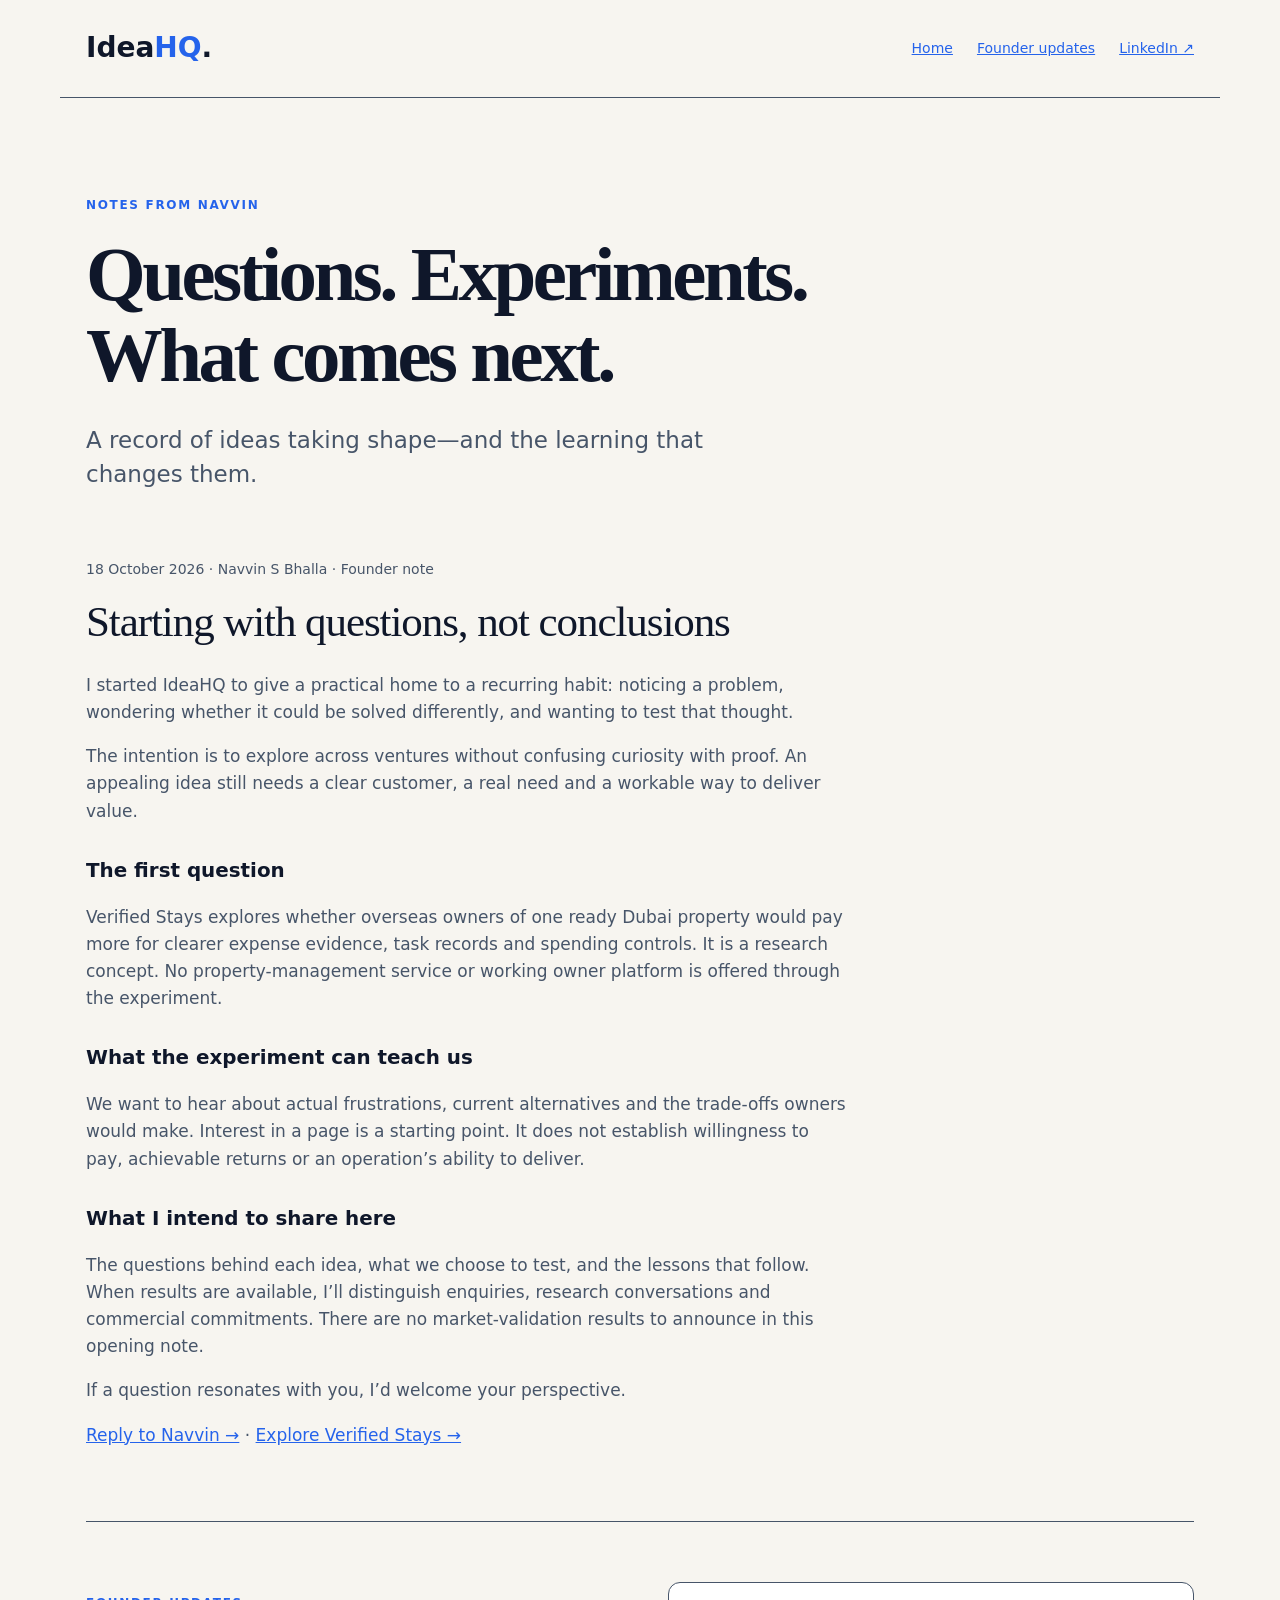
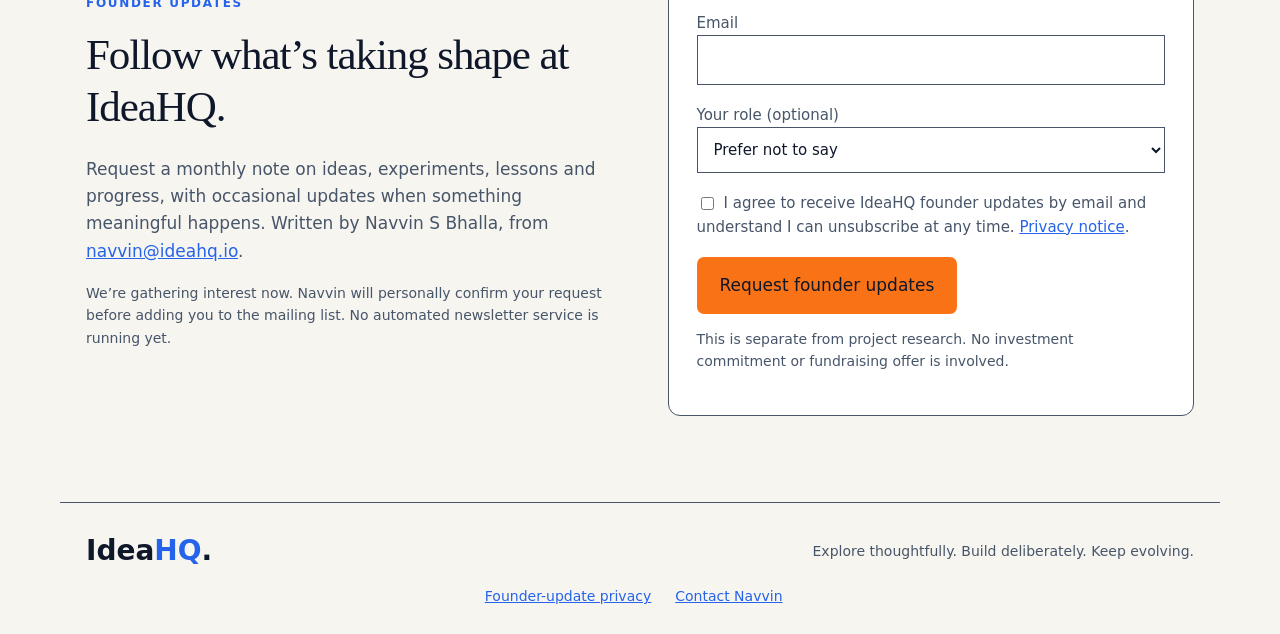
==== site/notes/index.html @ 3cb80211 "Add IdeaHQ Notes, opt-in founder updates and LinkedIn profile [skip netlify]" ====
<!doctype html><html lang="en"><head><meta charset="utf-8"><meta name="viewport" content="width=device-width, initial-scale=1"><meta name="robots" content="noindex,nofollow"><title>IdeaHQ Notes — Questions, experiments and progress</title><link rel="stylesheet" href="../styles.css"><link rel="stylesheet" href="../home.css"></head><body class="home"><header><a class="brand" href="/">Idea<span>HQ</span>.</a><nav aria-label="Main navigation"><a href="/">Home</a><a href="#subscribe">Founder updates</a><a href="https://www.linkedin.com/in/navvyn" rel="noopener noreferrer" target="_blank">LinkedIn ↗</a></nav></header><main><section class="notes-intro"><p class="eyebrow">Notes from Navvin</p><h1>Questions. Experiments.<br>What comes next.</h1><p class="hero-lead">A record of ideas taking shape—and the learning that changes them.</p></section><article class="founder-note" id="starting-with-questions"><p class="small">18 October 2026 · Navvin S Bhalla · Founder note</p><h2>Starting with questions, not conclusions</h2><p>I started IdeaHQ to give a practical home to a recurring habit: noticing a problem, wondering whether it could be solved differently, and wanting to test that thought.</p><p>The intention is to explore across ventures without confusing curiosity with proof. An appealing idea still needs a clear customer, a real need and a workable way to deliver value.</p><h3>The first question</h3><p>Verified Stays explores whether overseas owners of one ready Dubai property would pay more for clearer expense evidence, task records and spending controls. It is a research concept. No property-management service or working owner platform is offered through the experiment.</p><h3>What the experiment can teach us</h3><p>We want to hear about actual frustrations, current alternatives and the trade-offs owners would make. Interest in a page is a starting point. It does not establish willingness to pay, achievable returns or an operation’s ability to deliver.</p><h3>What I intend to share here</h3><p>The questions behind each idea, what we choose to test, and the lessons that follow. When results are available, I’ll distinguish enquiries, research conversations and commercial commitments. There are no market-validation results to announce in this opening note.</p><p>If a question resonates with you, I’d welcome your perspective.</p><p><a href="mailto:navvin@ideahq.io?subject=IdeaHQ%20Notes%20-%20Starting%20with%20questions">Reply to Navvin →</a> · <a href="/verified-stays/">Explore Verified Stays →</a></p></article><section class="notes-subscribe" id="subscribe"><div><p class="eyebrow">Founder updates</p><h2>Follow what’s taking shape at IdeaHQ.</h2><p>Request a monthly note on ideas, experiments, lessons and progress, with occasional updates when something meaningful happens. Written by Navvin S Bhalla, from <a href="mailto:navvin@ideahq.io">navvin@ideahq.io</a>.</p><p class="small">We’re gathering interest now. Navvin will personally confirm your request before adding you to the mailing list. No automated newsletter service is running yet.</p></div><form name="ideahq-founder-updates" method="POST" action="/updates-thanks" data-netlify="true" netlify-honeypot="bot-field"><input type="hidden" name="form-name" value="ideahq-founder-updates"><input type="hidden" name="subject" value="[IdeaHQ | Founder Updates] Subscription request"><input type="hidden" name="notice_version" value="founder-updates-2026-10-18-v1"><p hidden><label>Leave empty<input name="bot-field" tabindex="-1" autocomplete="off"></label></p><label for="subscriber-email">Email<input id="subscriber-email" type="email" name="email" autocomplete="email" maxlength="254" required></label><label for="subscriber-role">Your role (optional)<select id="subscriber-role" name="role"><option value="">Prefer not to say</option><option>Investor / venture capital</option><option>Family office</option><option>Accelerator / incubator</option><option>Founder / collaborator</option><option>Other interested reader</option></select></label><label class="check"><input type="checkbox" name="updates_consent" value="yes" required>I agree to receive IdeaHQ founder updates by email and understand I can unsubscribe at any time. <a href="/updates-privacy.html">Privacy notice</a>.</label><button type="submit">Request founder updates</button><p class="small">This is separate from project research. No investment commitment or fundraising offer is involved.</p></form></section></main><footer><a class="brand" href="/">Idea<span>HQ</span>.</a><p>Explore thoughtfully. Build deliberately. Keep evolving.</p><nav><a href="/updates-privacy.html">Founder-update privacy</a><a href="mailto:navvin@ideahq.io">Contact Navvin</a></nav></footer></body></html>
---- site/styles.css ----
*{box-sizing:border-box}html{scroll-behavior:smooth}body{margin:0;background:#F7F5F0;color:#0F172A;font:17px/1.6 system-ui,sans-serif}a{color:#2563EB}header,main,footer{max-width:1160px;margin:auto;padding:26px}header{display:flex;justify-content:space-between;align-items:center;border-bottom:1px solid #475569}.brand{color:#0F172A;font-weight:800;font-size:24px;text-decoration:none}.badge,.eyebrow{font-size:12px;letter-spacing:.14em;text-transform:uppercase}.badge{background:#F7F5F0;padding:8px 12px}.hero{display:grid;grid-template-columns:1.4fr 1fr;gap:65px;padding:65px 0}h1{font:clamp(40px,5.7vw,72px)/1.07 Georgia,serif;letter-spacing:-.035em;margin:20px 0}h2{font:36px/1.2 Georgia,serif}h3{margin-bottom:8px}p{max-width:720px}.intro{font-size:20px}.button,button{display:inline-block;border:0;background:#2563EB;color:white;padding:15px 23px;text-decoration:none;font:inherit;cursor:pointer}.button{margin:16px 0}.small{font-size:14px}.panel{background:#F7F5F0;padding:30px;align-self:center;border-top:5px solid #475569}.panel ul{padding-left:22px}.steps{display:grid;grid-template-columns:repeat(3,1fr);gap:32px;padding:20px 0 45px}.number{color:#475569;font-size:14px}.notice{border-left:3px solid #475569;padding:12px 20px;background:#F7F5F0}.formwrap{background:white;padding:35px;margin:25px 0}.grid{display:grid;grid-template-columns:1fr 1fr;gap:20px}label{display:block;font-size:15px}input,select{width:100%;padding:12px;border:1px solid #475569;font:inherit;background:white;color:#0F172A}input[type=checkbox]{width:auto;margin-right:10px}.check{margin:18px 0}.check input{vertical-align:middle}fieldset{border:0;padding:0;margin:0}legend{font-size:22px;margin-bottom:20px}footer{border-top:1px solid #475569;font-size:14px}nav a{margin-right:18px}#result{padding:15px 0;font-weight:bold}:focus-visible{outline:3px solid #2563EB;outline-offset:4px}@media(max-width:760px){.hero,.grid,.steps{grid-template-columns:1fr;gap:22px}.hero{padding:35px 0}header{gap:15px;flex-wrap:wrap}.formwrap{padding:22px}h1{font-size:46px}}
/* Orange is reserved exclusively for primary calls to action. Navy text preserves contrast. */
.button[href="#interest"],button[type="submit"]{background:#F97316;color:#0F172A}
p,.small,.eyebrow,label,footer{color:#475569}
h1,h2,h3,legend,strong{color:#0F172A}
/* Green is only available for explicitly labelled mockup ready states. */
.mockup .ready{color:#15803D}

.detail-field{grid-column:1/-1}.detail-field[hidden]{display:none}.detail-field textarea{display:block;width:100%;padding:12px;border:1px solid #475569;border-radius:4px;font:inherit;background:white;color:#0F172A;resize:vertical}.detail-field .small{margin:6px 0 10px}.contact-info{padding:35px 0;border-top:1px solid #475569}.contact-info h2{margin-top:0}
---- site/home.css ----
/* IdeaHQ home: same palette, orange exclusively for primary actions. */
.home{--ivory:#F7F5F0;--navy:#0F172A;--slate:#475569;--blue:#2563EB}.home header{gap:30px}.home .brand{font-size:28px}.home .brand span:not(.wordmark-dot){color:var(--blue)}.home nav{display:flex;flex-wrap:wrap;gap:24px}.home nav a{margin:0;font-size:14px}.home h1{font:700 clamp(48px,6vw,80px)/1.05 Georgia,serif;letter-spacing:-.045em;margin:20px 0 28px}.home h2{font:500 clamp(30px,3.7vw,43px)/1.2 Georgia,serif;letter-spacing:-.025em;margin:16px 0 24px}.home .eyebrow{color:var(--blue);font-weight:650}.home-hero{display:grid;grid-template-columns:1.4fr 1fr;gap:65px;align-items:center;padding:80px 0 76px}.hero-lead{font-size:23px;line-height:1.45}.hero-actions{display:flex;flex-wrap:wrap;align-items:center;gap:20px;margin-top:30px}.primary-cta{display:inline-block;background:#F97316;color:var(--navy);padding:15px 22px;border-radius:7px;text-decoration:none;font-weight:650;font-size:15px}.text-link{font-size:14px}.thinking-map{padding:28px 18px;text-align:center;border:1px solid var(--slate);border-radius:140px 140px 12px 12px}.map-label{font-size:10px;letter-spacing:.13em;color:var(--slate)}.orbit{position:relative;aspect-ratio:1;max-width:290px;margin:30px auto;border:1px solid var(--blue);border-radius:50%}.orbit-centre{position:absolute;inset:27%;display:grid;place-content:center;border:1px solid var(--slate);border-radius:50%;font:26px/1.1 Georgia,serif}.orbit-word{position:absolute;background:var(--ivory);padding:4px 9px;color:var(--blue);font-size:13px}.orbit-word.top{top:0;left:50%;transform:translate(-50%,-50%)}.orbit-word.bottom{bottom:0;left:50%;transform:translate(-50%,50%)}.orbit-word.left{left:0;top:50%;transform:translate(-50%,-50%)}.orbit-word.right{right:0;top:50%;transform:translate(50%,-50%)}.thinking-map p{font-size:14px}.founder-section{display:grid;grid-template-columns:1fr 1fr;gap:65px;padding:70px 0;border-top:1px solid var(--slate)}.founder-copy p:first-child{margin-top:0}.signature{font:italic 24px Georgia,serif;color:var(--navy);padding-top:20px}.signature span{display:block;font:13px/1.6 system-ui,sans-serif;color:var(--slate);margin-top:10px}.process-section,.exploring-section{padding:65px 0;border-top:1px solid var(--slate)}.section-head{display:flex;justify-content:space-between;align-items:end;gap:35px;margin-bottom:30px}.section-head>p{font-size:14px;max-width:340px}.process-grid{display:grid;grid-template-columns:repeat(4,minmax(0,1fr));gap:28px}.process-grid article{padding-top:24px;border-top:2px solid var(--blue)}.process-grid h3{font-size:18px}.process-grid p{font-size:15px}.step-number{font-size:13px;color:var(--slate)}.venture-feature{display:grid;grid-template-columns:1fr 1fr;border:1px solid var(--slate);border-radius:12px;overflow:hidden}.venture-summary,.venture-detail{padding:35px}.venture-summary{border-right:1px solid var(--slate)}.status-label{font-size:11px;text-transform:uppercase;letter-spacing:.08em;color:var(--blue)}.venture-summary h3{font:36px Georgia,serif;margin:20px 0}.venture-question{font-size:21px;line-height:1.5}.related-links{display:flex;flex-direction:column;gap:10px;font-size:14px}.contact-section{display:grid;grid-template-columns:1.4fr 1fr;gap:75px;padding:65px 0 80px;border-top:1px solid var(--slate)}.contact-details{align-self:center;border-left:2px solid var(--blue);padding-left:30px}.contact-details .small{margin-top:24px}.home footer{display:grid;grid-template-columns:1fr auto;gap:12px 30px;align-items:center}.home footer p{font-size:14px;margin:0}.home footer nav{justify-content:flex-end}.home footer .small{font-size:12px}
@media(max-width:900px){.process-grid{grid-template-columns:1fr 1fr}.home-hero{gap:35px}.orbit{max-width:220px}.thinking-map{padding:24px}.home header{flex-wrap:wrap}.home nav{gap:16px}}
@media(max-width:650px){.home-hero,.founder-section,.venture-feature,.contact-section{grid-template-columns:1fr;gap:28px}.home-hero{padding:40px 0}.home h1{font-size:52px}.thinking-map{max-width:340px;width:100%;justify-self:center}.founder-section,.process-section,.exploring-section,.contact-section{padding:42px 0}.section-head{display:block}.process-grid{gap:20px}.venture-summary{border-right:0;border-bottom:1px solid var(--slate)}.venture-summary,.venture-detail{padding:24px}.home footer{grid-template-columns:1fr}.home footer nav{justify-content:flex-start}.contact-details{padding-left:20px}.hero-lead{font-size:21px}}
@media(prefers-reduced-motion:reduce){html{scroll-behavior:auto}}

.notes-subscribe{display:grid;grid-template-columns:1fr 1fr;gap:55px;padding:60px 0;border-top:1px solid #475569}.notes-subscribe form{padding:28px;border:1px solid #475569;border-radius:12px;background:white}.notes-subscribe form>label{margin-bottom:18px}.notes-subscribe button{border-radius:7px}.note-preview{border-left:2px solid #2563EB;padding:12px 26px}.notes-intro{padding:60px 0 30px}.founder-note{max-width:760px;padding-bottom:55px}.founder-note h3{margin-top:30px}.founder-note p{max-width:760px}@media(max-width:650px){.notes-subscribe{grid-template-columns:1fr;gap:20px;padding:40px 0}}
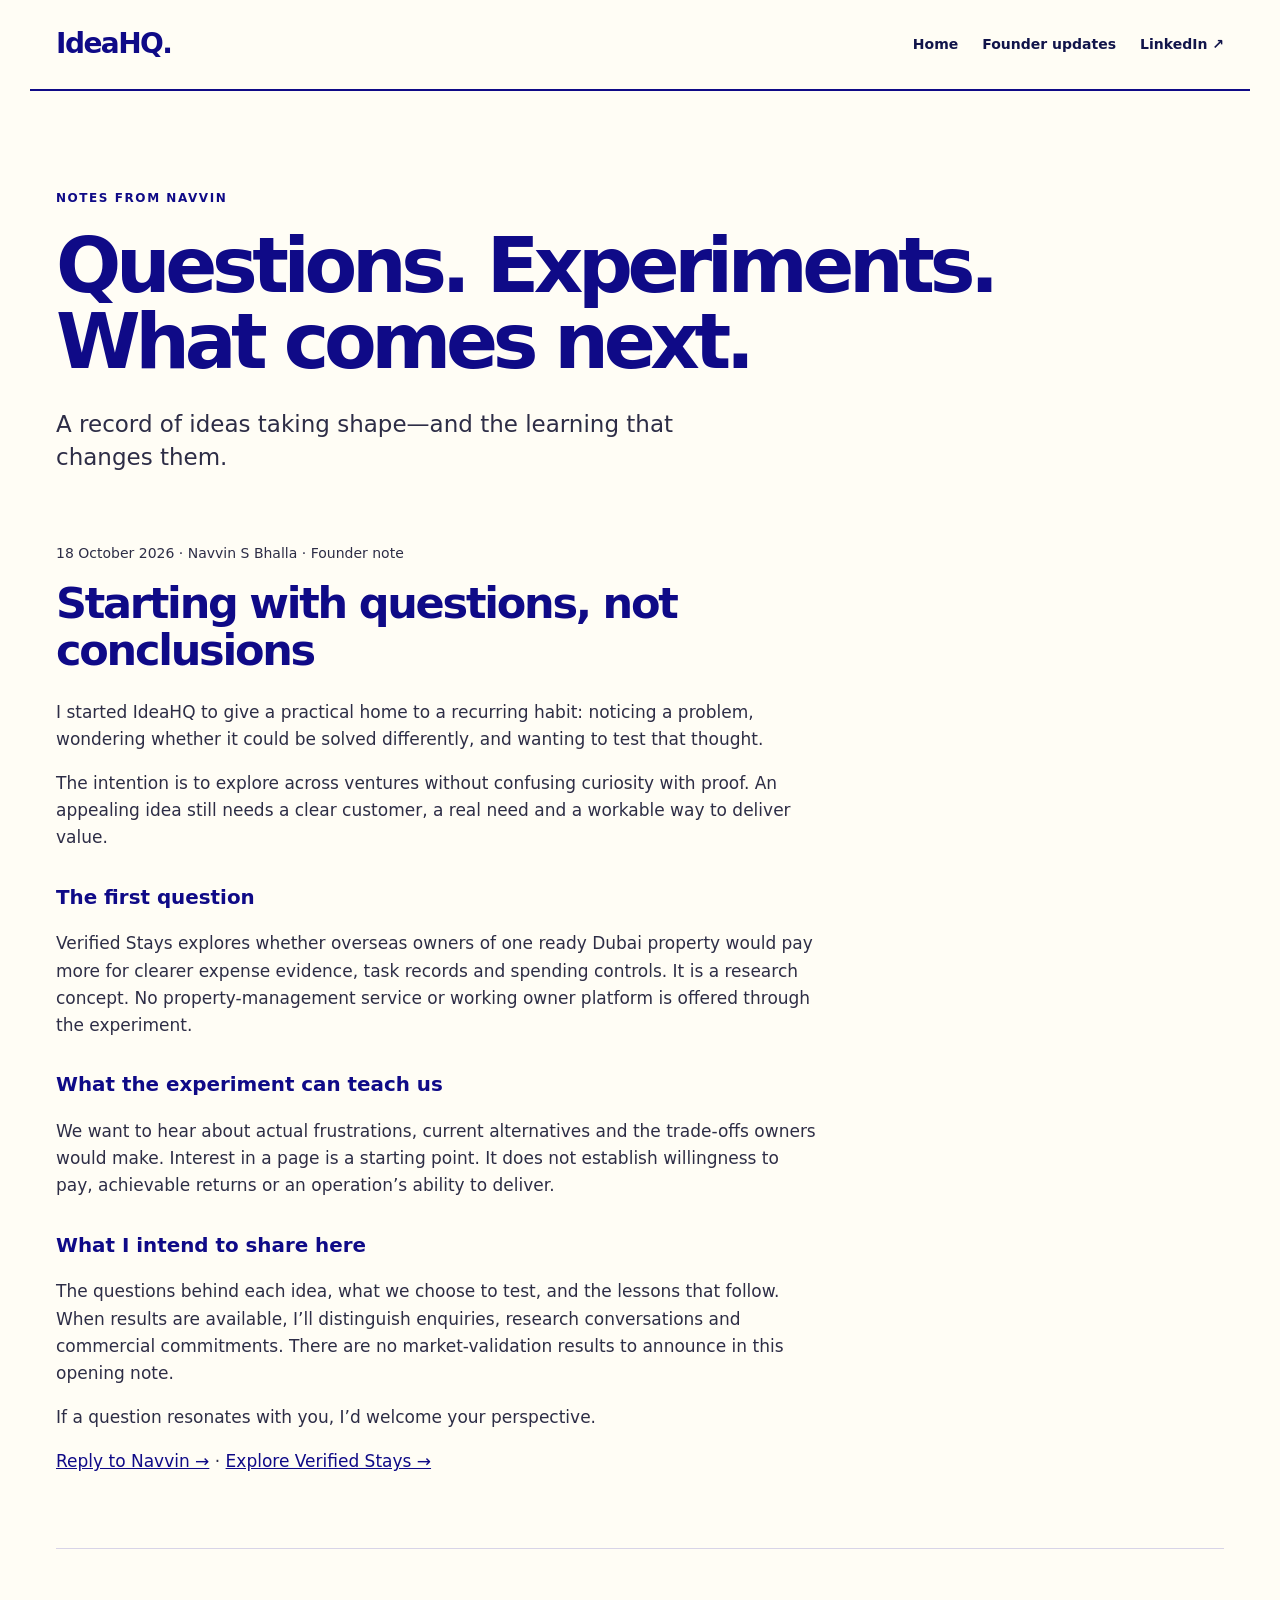
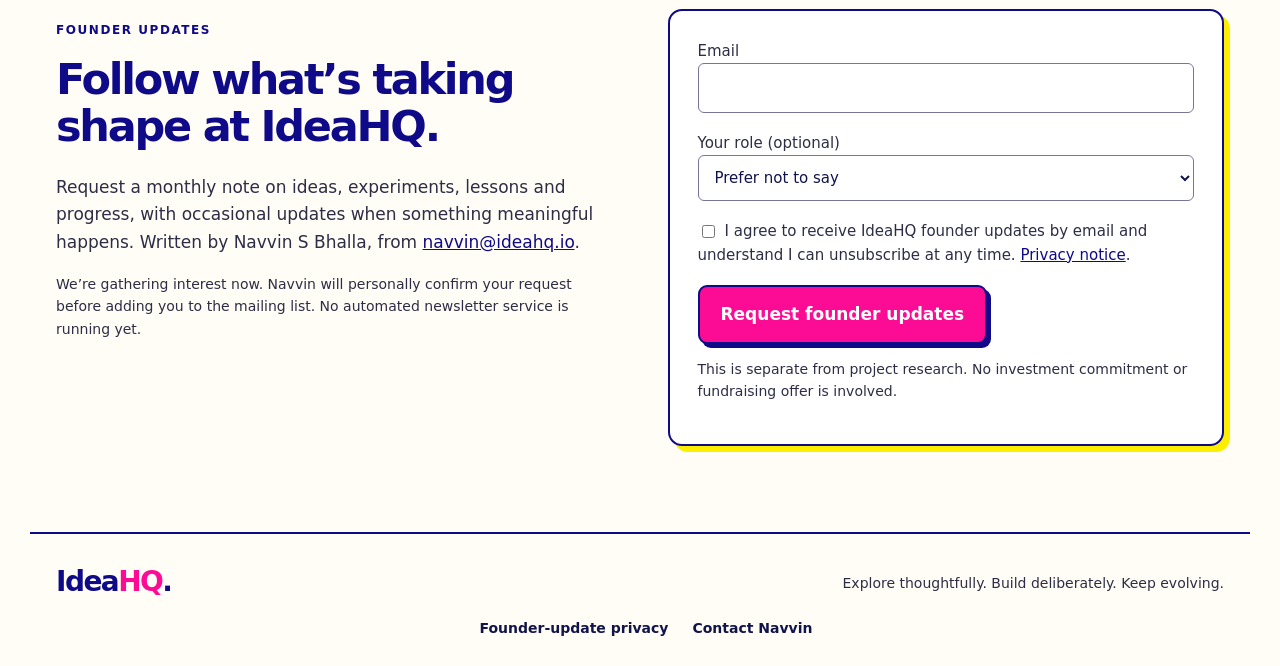
==== commit eb753ff7: "Enable scoped IdeaHQ design tokens on site/notes/index.html" ====
--- a/site/notes/index.html
+++ b/site/notes/index.html
@@ -1 +1,3 @@
-<!doctype html><html lang="en"><head><meta charset="utf-8"><meta name="viewport" content="width=device-width, initial-scale=1"><meta name="robots" content="noindex,nofollow"><title>IdeaHQ Notes — Questions, experiments and progress</title><link rel="stylesheet" href="../styles.css"><link rel="stylesheet" href="../home.css"></head><body class="home"><header><a class="brand" href="/">Idea<span>HQ</span>.</a><nav aria-label="Main navigation"><a href="/">Home</a><a href="#subscribe">Founder updates</a><a href="https://www.linkedin.com/in/navvyn" rel="noopener noreferrer" target="_blank">LinkedIn ↗</a></nav></header><main><section class="notes-intro"><p class="eyebrow">Notes from Navvin</p><h1>Questions. Experiments.<br>What comes next.</h1><p class="hero-lead">A record of ideas taking shape—and the learning that changes them.</p></section><article class="founder-note" id="starting-with-questions"><p class="small">18 October 2026 · Navvin S Bhalla · Founder note</p><h2>Starting with questions, not conclusions</h2><p>I started IdeaHQ to give a practical home to a recurring habit: noticing a problem, wondering whether it could be solved differently, and wanting to test that thought.</p><p>The intention is to explore across ventures without confusing curiosity with proof. An appealing idea still needs a clear customer, a real need and a workable way to deliver value.</p><h3>The first question</h3><p>Verified Stays explores whether overseas owners of one ready Dubai property would pay more for clearer expense evidence, task records and spending controls. It is a research concept. No property-management service or working owner platform is offered through the experiment.</p><h3>What the experiment can teach us</h3><p>We want to hear about actual frustrations, current alternatives and the trade-offs owners would make. Interest in a page is a starting point. It does not establish willingness to pay, achievable returns or an operation’s ability to deliver.</p><h3>What I intend to share here</h3><p>The questions behind each idea, what we choose to test, and the lessons that follow. When results are available, I’ll distinguish enquiries, research conversations and commercial commitments. There are no market-validation results to announce in this opening note.</p><p>If a question resonates with you, I’d welcome your perspective.</p><p><a href="mailto:navvin@ideahq.io?subject=IdeaHQ%20Notes%20-%20Starting%20with%20questions">Reply to Navvin →</a> · <a href="/verified-stays/">Explore Verified Stays →</a></p></article><section class="notes-subscribe" id="subscribe"><div><p class="eyebrow">Founder updates</p><h2>Follow what’s taking shape at IdeaHQ.</h2><p>Request a monthly note on ideas, experiments, lessons and progress, with occasional updates when something meaningful happens. Written by Navvin S Bhalla, from <a href="mailto:navvin@ideahq.io">navvin@ideahq.io</a>.</p><p class="small">We’re gathering interest now. Navvin will personally confirm your request before adding you to the mailing list. No automated newsletter service is running yet.</p></div><form name="ideahq-founder-updates" method="POST" action="/updates-thanks" data-netlify="true" netlify-honeypot="bot-field"><input type="hidden" name="form-name" value="ideahq-founder-updates"><input type="hidden" name="subject" value="[IdeaHQ | Founder Updates] Subscription request"><input type="hidden" name="notice_version" value="founder-updates-2026-10-18-v1"><p hidden><label>Leave empty<input name="bot-field" tabindex="-1" autocomplete="off"></label></p><label for="subscriber-email">Email<input id="subscriber-email" type="email" name="email" autocomplete="email" maxlength="254" required></label><label for="subscriber-role">Your role (optional)<select id="subscriber-role" name="role"><option value="">Prefer not to say</option><option>Investor / venture capital</option><option>Family office</option><option>Accelerator / incubator</option><option>Founder / collaborator</option><option>Other interested reader</option></select></label><label class="check"><input type="checkbox" name="updates_consent" value="yes" required>I agree to receive IdeaHQ founder updates by email and understand I can unsubscribe at any time. <a href="/updates-privacy.html">Privacy notice</a>.</label><button type="submit">Request founder updates</button><p class="small">This is separate from project research. No investment commitment or fundraising offer is involved.</p></form></section></main><footer><a class="brand" href="/">Idea<span>HQ</span>.</a><p>Explore thoughtfully. Build deliberately. Keep evolving.</p><nav><a href="/updates-privacy.html">Founder-update privacy</a><a href="mailto:navvin@ideahq.io">Contact Navvin</a></nav></footer></body></html>+<!doctype html><html lang="en"><head><meta charset="utf-8"><meta name="viewport" content="width=device-width, initial-scale=1"><meta name="robots" content="noindex,nofollow"><title>IdeaHQ Notes — Questions, experiments and what comes next</title><link rel="stylesheet" href="../styles.css"><link rel="stylesheet" href="../home.css"><link rel="stylesheet" href="../idea-brand.css"><meta name="description" content="Follow Navvin S Bhalla’s founder notes on new ideas, practical experiments, lessons and progress. Read the opening note and request founder updates."><link rel="canonical" href="https://ideahq.io/notes/">
+<meta property="og:type" content="website"><meta property="og:site_name" content="IdeaHQ"><meta property="og:locale" content="en_US"><meta property="og:url" content="https://ideahq.io/notes/"><meta property="og:title" content="IdeaHQ Notes — Questions, experiments and what comes next"><meta property="og:description" content="Follow Navvin S Bhalla’s founder notes on new ideas, practical experiments, lessons and progress. Read the opening note and request founder updates."><meta property="og:image" content="https://ideahq.io/assets/ideahq-notes-share-v1.png"><meta property="og:image:secure_url" content="https://ideahq.io/assets/ideahq-notes-share-v1.png"><meta property="og:image:type" content="image/png"><meta property="og:image:width" content="1200"><meta property="og:image:height" content="630"><meta property="og:image:alt" content="IdeaHQ Notes. Questions. Experiments. What comes next. Notes from Navvin S Bhalla.">
+<meta name="twitter:card" content="summary_large_image"><meta name="twitter:title" content="IdeaHQ Notes — Questions, experiments and what comes next"><meta name="twitter:description" content="Follow Navvin S Bhalla’s founder notes on new ideas, practical experiments, lessons and progress. Read the opening note and request founder updates."><meta name="twitter:image" content="https://ideahq.io/assets/ideahq-notes-share-v1.png"><meta name="twitter:image:alt" content="IdeaHQ Notes. Questions. Experiments. What comes next. Notes from Navvin S Bhalla."></head><body class="home"><header><a class="brand" href="/">Idea<span>HQ</span>.</a><nav aria-label="Main navigation"><a href="/">Home</a><a href="#subscribe">Founder updates</a><a href="https://www.linkedin.com/in/navvyn" rel="noopener noreferrer" target="_blank">LinkedIn ↗</a></nav></header><main><section class="notes-intro"><p class="eyebrow">Notes from Navvin</p><h1>Questions. Experiments.<br>What comes next.</h1><p class="hero-lead">A record of ideas taking shape—and the learning that changes them.</p></section><article class="founder-note" id="starting-with-questions"><p class="small">18 October 2026 · Navvin S Bhalla · Founder note</p><h2>Starting with questions, not conclusions</h2><p>I started IdeaHQ to give a practical home to a recurring habit: noticing a problem, wondering whether it could be solved differently, and wanting to test that thought.</p><p>The intention is to explore across ventures without confusing curiosity with proof. An appealing idea still needs a clear customer, a real need and a workable way to deliver value.</p><h3>The first question</h3><p>Verified Stays explores whether overseas owners of one ready Dubai property would pay more for clearer expense evidence, task records and spending controls. It is a research concept. No property-management service or working owner platform is offered through the experiment.</p><h3>What the experiment can teach us</h3><p>We want to hear about actual frustrations, current alternatives and the trade-offs owners would make. Interest in a page is a starting point. It does not establish willingness to pay, achievable returns or an operation’s ability to deliver.</p><h3>What I intend to share here</h3><p>The questions behind each idea, what we choose to test, and the lessons that follow. When results are available, I’ll distinguish enquiries, research conversations and commercial commitments. There are no market-validation results to announce in this opening note.</p><p>If a question resonates with you, I’d welcome your perspective.</p><p><a href="mailto:navvin@ideahq.io?subject=IdeaHQ%20Notes%20-%20Starting%20with%20questions">Reply to Navvin →</a> · <a href="/verified-stays/">Explore Verified Stays →</a></p></article><section class="notes-subscribe" id="subscribe"><div><p class="eyebrow">Founder updates</p><h2>Follow what’s taking shape at IdeaHQ.</h2><p>Request a monthly note on ideas, experiments, lessons and progress, with occasional updates when something meaningful happens. Written by Navvin S Bhalla, from <a href="mailto:navvin@ideahq.io">navvin@ideahq.io</a>.</p><p class="small">We’re gathering interest now. Navvin will personally confirm your request before adding you to the mailing list. No automated newsletter service is running yet.</p></div><form name="ideahq-founder-updates" method="POST" action="/updates-thanks" data-netlify="true" netlify-honeypot="bot-field"><input type="hidden" name="form-name" value="ideahq-founder-updates"><input type="hidden" name="subject" value="[IdeaHQ | Founder Updates] Subscription request"><input type="hidden" name="notice_version" value="founder-updates-2026-10-18-v1"><p hidden><label>Leave empty<input name="bot-field" tabindex="-1" autocomplete="off"></label></p><label for="subscriber-email">Email<input id="subscriber-email" type="email" name="email" autocomplete="email" maxlength="254" required></label><label for="subscriber-role">Your role (optional)<select id="subscriber-role" name="role"><option value="">Prefer not to say</option><option>Investor / venture capital</option><option>Family office</option><option>Accelerator / incubator</option><option>Founder / collaborator</option><option>Other interested reader</option></select></label><label class="check"><input type="checkbox" name="updates_consent" value="yes" required>I agree to receive IdeaHQ founder updates by email and understand I can unsubscribe at any time. <a href="/updates-privacy.html">Privacy notice</a>.</label><button type="submit">Request founder updates</button><p class="small">This is separate from project research. No investment commitment or fundraising offer is involved.</p></form></section></main><footer><a class="brand" href="/">Idea<span>HQ</span>.</a><p>Explore thoughtfully. Build deliberately. Keep evolving.</p><nav><a href="/updates-privacy.html">Founder-update privacy</a><a href="mailto:navvin@ideahq.io">Contact Navvin</a></nav></footer></body></html>
--- a/site/idea-brand.css
+++ b/site/idea-brand.css
@@ -0,0 +1,121 @@
+/* IdeaHQ V2 brand presentation: homepage and founder notes only.
+   The VS-001 research routes and forms deliberately keep their original styles. */
+:root {
+  --idea-yellow: #FDEE00;
+  --idea-cobalt: #0F0A87;
+  --idea-pink: #FC0C94;
+  --idea-ivory: #FFFDF5;
+  --idea-ink: #11144A;
+  --idea-body: #2D2D46;
+  --idea-muted: #545675;
+  --idea-hairline: #D8D4E7;
+  --idea-focus: #0F0A87;
+}
+html { scroll-padding-top: 20px; }
+body.home {
+  background: var(--idea-ivory);
+  color: var(--idea-body);
+  font-family: Inter, ui-sans-serif, system-ui, -apple-system, "Segoe UI", sans-serif;
+  font-size: 17px;
+}
+.home header,.home main,.home footer { max-width: 1220px; }
+.home header {
+  background: var(--idea-ivory);
+  border-bottom: 2px solid var(--idea-cobalt);
+  padding-top: 22px; padding-bottom: 22px;
+}
+.home .brand, .home .brand span:not(.wordmark-dot) { color: var(--idea-cobalt); font-weight: 850; letter-spacing: -.055em; }
+.home .brand .wordmark-dot, .home footer .brand > span:last-child { color: var(--idea-pink); }
+.home nav a { color: var(--idea-ink); text-decoration: none; font-weight: 600; }
+.home nav a:hover, .home nav a:focus-visible { color: #AC0065; }
+.home h1,.home h2,.home h3,.home legend { color: var(--idea-cobalt); }
+.home h1,.home h2 { font-family: ui-sans-serif, Inter, system-ui, sans-serif; font-weight: 850; }
+.home h1 { letter-spacing: -.07em; line-height: .99; }
+.home h2 { letter-spacing: -.052em; line-height: 1.1; }
+.home p,.home .small,.home label { color: var(--idea-body); }
+.home .eyebrow,.home .section-label { color: var(--idea-cobalt); letter-spacing: .13em; font-weight: 800; }
+.home a { color: var(--idea-cobalt); }
+.home a:hover { color: #AE0064; }
+.home .home-hero {
+  position: relative; isolation: isolate;
+  background: var(--idea-yellow);
+  border: 2px solid var(--idea-cobalt);
+  border-radius: 20px;
+  padding: clamp(26px,5vw,68px);
+  margin: 28px 0 48px;
+  gap: clamp(28px,4vw,56px);
+  overflow: hidden;
+}
+.home .home-hero::after {
+  content:""; position:absolute; z-index:-1; width:220px;height:220px;
+  border: 36px solid var(--idea-pink); border-radius:50%; right:-128px;top:-128px;
+}
+.home .home-hero .eyebrow { margin-top: 0; }
+.home .home-hero h1 { max-width: 700px; font-size: clamp(46px, 6.5vw, 90px); }
+.home .home-hero .hero-lead { color: var(--idea-ink); font-weight: 650; }
+.home .home-hero p { color: var(--idea-ink); }
+.home .primary-cta, .home .notes-subscribe button {
+  display:inline-flex; align-items:center; justify-content:center;
+  border:2px solid var(--idea-cobalt); border-radius: 9px;
+  background: var(--idea-pink); color: white;
+  font-weight: 800; text-decoration: none;
+  padding: 14px 21px;
+  box-shadow: 4px 4px 0 var(--idea-cobalt);
+  transition: transform .16s ease, box-shadow .16s ease, background .16s ease;
+}
+.home .primary-cta:hover, .home .notes-subscribe button:hover {
+  background:#CF0075; color:white; transform:translate(2px,2px);
+  box-shadow: 2px 2px 0 var(--idea-cobalt);
+}
+.home .text-link { color:var(--idea-cobalt); font-weight:800; }
+.home .thinking-map {
+  background: var(--idea-cobalt); color:white;
+  border: 2px solid var(--idea-cobalt); border-radius: 18px;
+  box-shadow: 9px 9px 0 var(--idea-pink);
+}
+.home .thinking-map p,.home .thinking-map .map-label { color:#F9F7FF; }
+.home .orbit { border-color: #BEB7FF; }
+.home .orbit-centre { background:var(--idea-yellow); border:0; color:var(--idea-cobalt); font-weight:800; }
+.home .orbit-word { background:var(--idea-cobalt); color:#FFF; font-weight:700; }
+.home .founder-section,.home .process-section,.home .exploring-section,.home .contact-section,.home .notes-subscribe {
+  border-top: 1px solid var(--idea-hairline);
+}
+.home .signature { color:var(--idea-cobalt); }
+.home .signature span { color:var(--idea-muted); }
+.home .process-grid article { border-top: 5px solid var(--idea-pink); }
+.home .step-number,.home .status-label { color:var(--idea-cobalt); font-weight:800; }
+.home .venture-feature {
+  background:white; border: 2px solid var(--idea-cobalt); border-radius:15px;
+  box-shadow: 8px 8px 0 var(--idea-yellow);
+}
+.home .venture-summary { background:#F5F3FF; border-color: var(--idea-hairline); }
+.home .venture-detail { background:white; }
+.home .venture-summary h3 { color:var(--idea-cobalt); font-family:ui-sans-serif,system-ui,sans-serif; font-weight:850; }
+.home .note-preview { border-color:var(--idea-pink); background:white; padding:22px 26px; }
+.home .notes-subscribe form {
+  border: 2px solid var(--idea-cobalt); border-radius:14px;
+  background:white; box-shadow:6px 6px 0 var(--idea-yellow);
+}
+.home input,.home select,.home textarea {
+  border: 1px solid #77769A; border-radius:6px;
+  background:white; color:var(--idea-ink);
+}
+.home .check { color:var(--idea-body); }
+.home .contact-details { border-color:var(--idea-pink); }
+.home footer { border-top:2px solid var(--idea-cobalt); }
+.home :focus-visible { outline:3px solid var(--idea-pink); outline-offset:4px; }
+@media(max-width:900px) {
+  .home .home-hero { grid-template-columns:1fr; }
+  .home .thinking-map { width:min(100%,390px); justify-self:center; }
+}
+@media(max-width:650px) {
+  .home .home-hero { border-radius:14px; margin:18px 0 26px; padding:26px 18px 34px; }
+  .home .home-hero h1 { font-size:clamp(40px,10vw,59px); }
+  .home .home-hero::after { width:120px;height:120px;right:-95px;top:-95px; }
+  .home .thinking-map { box-shadow:5px 5px 0 var(--idea-pink); }
+  .home .venture-feature { box-shadow:5px 5px 0 var(--idea-yellow); }
+  .home .notes-subscribe form { padding:22px; }
+}
+@media(prefers-reduced-motion:reduce) {
+  .home *, .home *::before, .home *::after { transition-duration:0.01ms !important; }
+}
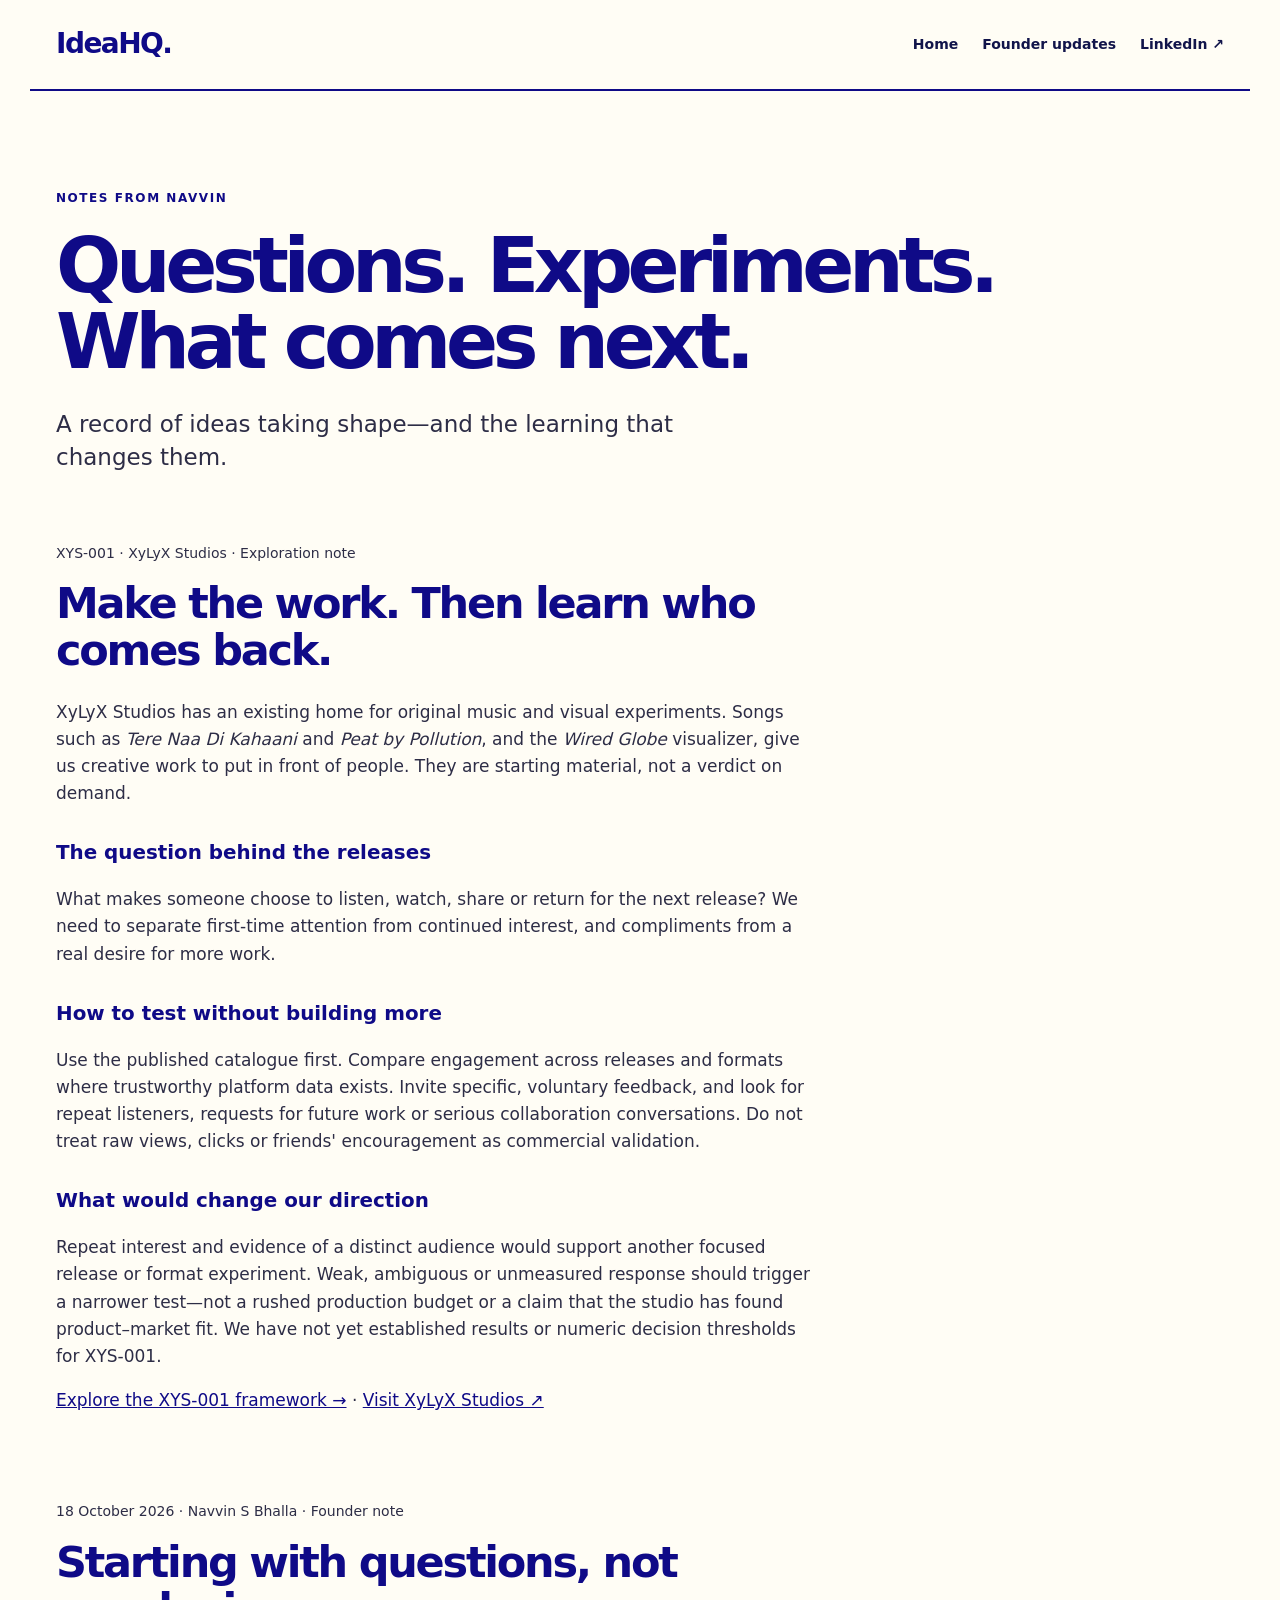
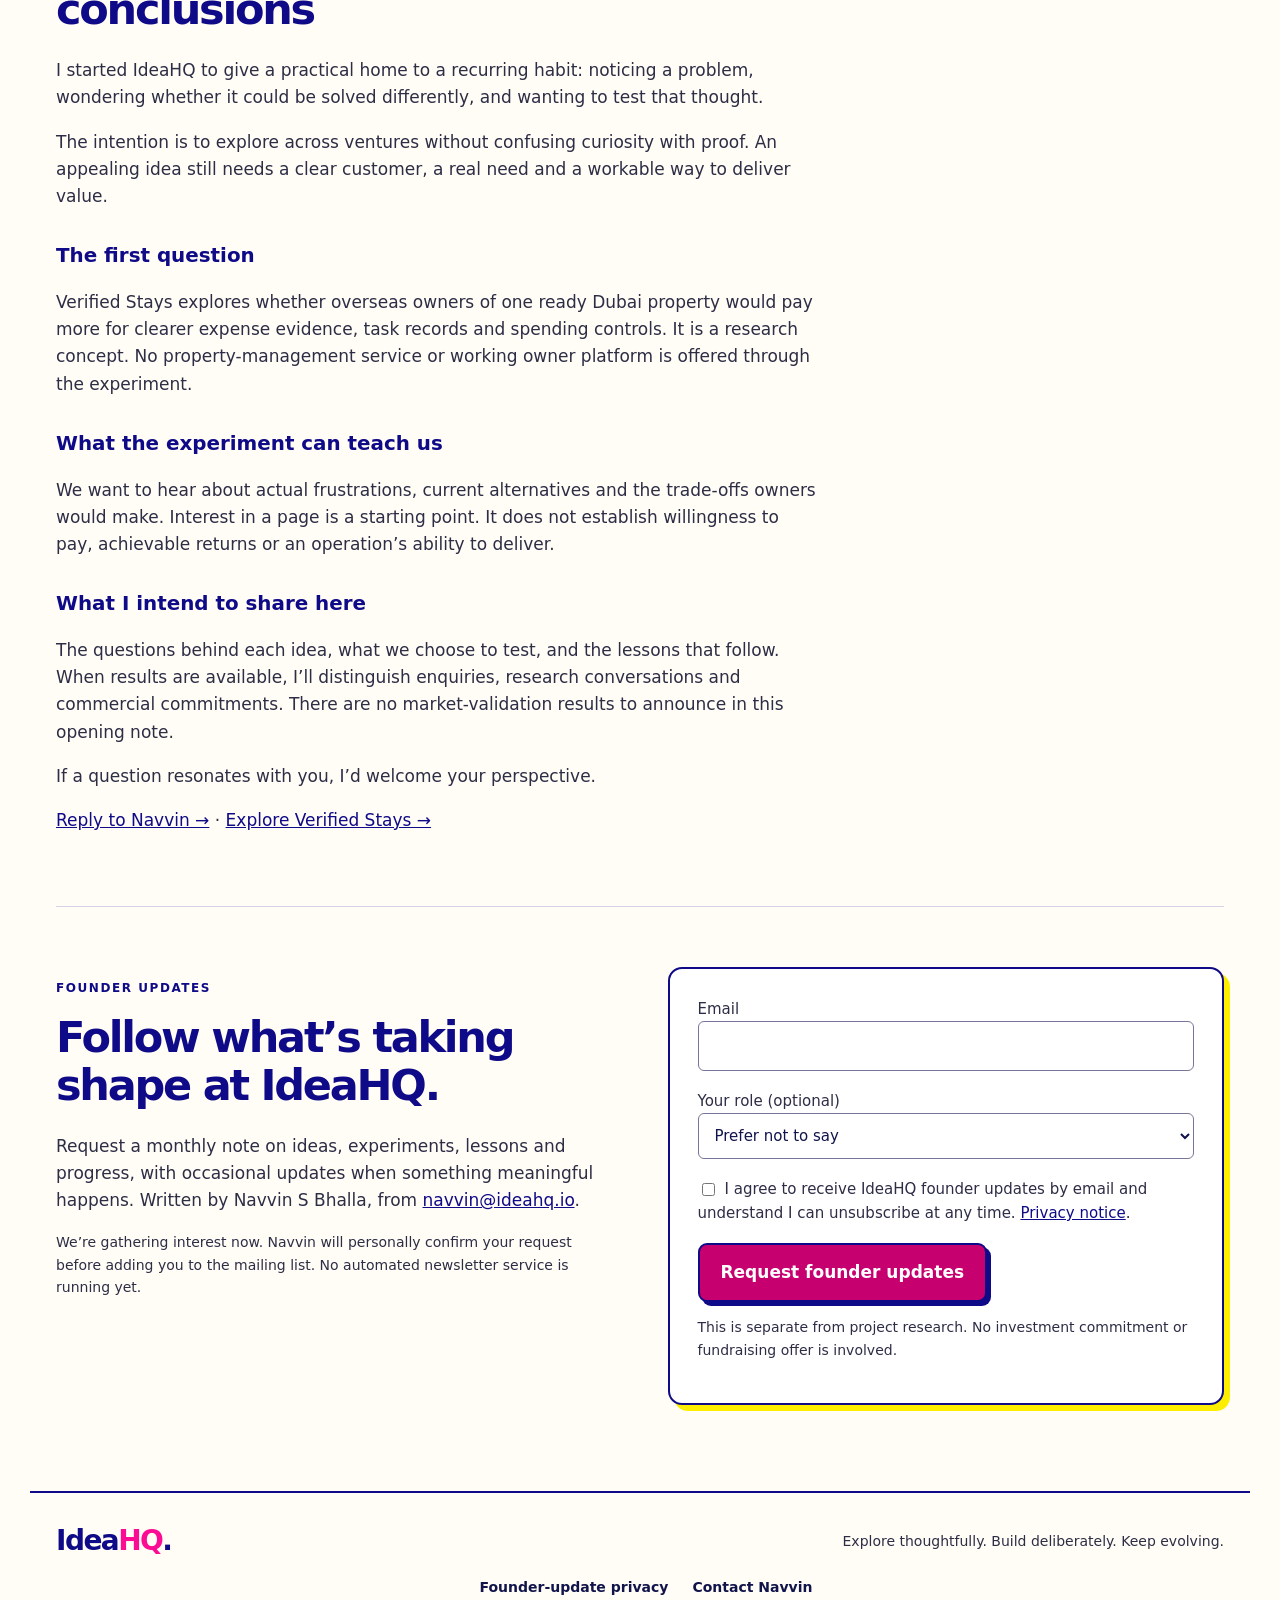
==== commit 1e493cf6: "Add dedicated XYS-001 founder thinking note without altering subscription form" ====
--- a/site/notes/index.html
+++ b/site/notes/index.html
@@ -1,3 +1,3 @@
 <!doctype html><html lang="en"><head><meta charset="utf-8"><meta name="viewport" content="width=device-width, initial-scale=1"><meta name="robots" content="noindex,nofollow"><title>IdeaHQ Notes — Questions, experiments and what comes next</title><link rel="stylesheet" href="../styles.css"><link rel="stylesheet" href="../home.css"><link rel="stylesheet" href="../idea-brand.css"><meta name="description" content="Follow Navvin S Bhalla’s founder notes on new ideas, practical experiments, lessons and progress. Read the opening note and request founder updates."><link rel="canonical" href="https://ideahq.io/notes/">
 <meta property="og:type" content="website"><meta property="og:site_name" content="IdeaHQ"><meta property="og:locale" content="en_US"><meta property="og:url" content="https://ideahq.io/notes/"><meta property="og:title" content="IdeaHQ Notes — Questions, experiments and what comes next"><meta property="og:description" content="Follow Navvin S Bhalla’s founder notes on new ideas, practical experiments, lessons and progress. Read the opening note and request founder updates."><meta property="og:image" content="https://ideahq.io/assets/ideahq-notes-share-v1.png"><meta property="og:image:secure_url" content="https://ideahq.io/assets/ideahq-notes-share-v1.png"><meta property="og:image:type" content="image/png"><meta property="og:image:width" content="1200"><meta property="og:image:height" content="630"><meta property="og:image:alt" content="IdeaHQ Notes. Questions. Experiments. What comes next. Notes from Navvin S Bhalla.">
-<meta name="twitter:card" content="summary_large_image"><meta name="twitter:title" content="IdeaHQ Notes — Questions, experiments and what comes next"><meta name="twitter:description" content="Follow Navvin S Bhalla’s founder notes on new ideas, practical experiments, lessons and progress. Read the opening note and request founder updates."><meta name="twitter:image" content="https://ideahq.io/assets/ideahq-notes-share-v1.png"><meta name="twitter:image:alt" content="IdeaHQ Notes. Questions. Experiments. What comes next. Notes from Navvin S Bhalla."></head><body class="home"><header><a class="brand" href="/">Idea<span>HQ</span>.</a><nav aria-label="Main navigation"><a href="/">Home</a><a href="#subscribe">Founder updates</a><a href="https://www.linkedin.com/in/navvyn" rel="noopener noreferrer" target="_blank">LinkedIn ↗</a></nav></header><main><section class="notes-intro"><p class="eyebrow">Notes from Navvin</p><h1>Questions. Experiments.<br>What comes next.</h1><p class="hero-lead">A record of ideas taking shape—and the learning that changes them.</p></section><article class="founder-note" id="starting-with-questions"><p class="small">18 October 2026 · Navvin S Bhalla · Founder note</p><h2>Starting with questions, not conclusions</h2><p>I started IdeaHQ to give a practical home to a recurring habit: noticing a problem, wondering whether it could be solved differently, and wanting to test that thought.</p><p>The intention is to explore across ventures without confusing curiosity with proof. An appealing idea still needs a clear customer, a real need and a workable way to deliver value.</p><h3>The first question</h3><p>Verified Stays explores whether overseas owners of one ready Dubai property would pay more for clearer expense evidence, task records and spending controls. It is a research concept. No property-management service or working owner platform is offered through the experiment.</p><h3>What the experiment can teach us</h3><p>We want to hear about actual frustrations, current alternatives and the trade-offs owners would make. Interest in a page is a starting point. It does not establish willingness to pay, achievable returns or an operation’s ability to deliver.</p><h3>What I intend to share here</h3><p>The questions behind each idea, what we choose to test, and the lessons that follow. When results are available, I’ll distinguish enquiries, research conversations and commercial commitments. There are no market-validation results to announce in this opening note.</p><p>If a question resonates with you, I’d welcome your perspective.</p><p><a href="mailto:navvin@ideahq.io?subject=IdeaHQ%20Notes%20-%20Starting%20with%20questions">Reply to Navvin →</a> · <a href="/verified-stays/">Explore Verified Stays →</a></p></article><section class="notes-subscribe" id="subscribe"><div><p class="eyebrow">Founder updates</p><h2>Follow what’s taking shape at IdeaHQ.</h2><p>Request a monthly note on ideas, experiments, lessons and progress, with occasional updates when something meaningful happens. Written by Navvin S Bhalla, from <a href="mailto:navvin@ideahq.io">navvin@ideahq.io</a>.</p><p class="small">We’re gathering interest now. Navvin will personally confirm your request before adding you to the mailing list. No automated newsletter service is running yet.</p></div><form name="ideahq-founder-updates" method="POST" action="/updates-thanks" data-netlify="true" netlify-honeypot="bot-field"><input type="hidden" name="form-name" value="ideahq-founder-updates"><input type="hidden" name="subject" value="[IdeaHQ | Founder Updates] Subscription request"><input type="hidden" name="notice_version" value="founder-updates-2026-10-18-v1"><p hidden><label>Leave empty<input name="bot-field" tabindex="-1" autocomplete="off"></label></p><label for="subscriber-email">Email<input id="subscriber-email" type="email" name="email" autocomplete="email" maxlength="254" required></label><label for="subscriber-role">Your role (optional)<select id="subscriber-role" name="role"><option value="">Prefer not to say</option><option>Investor / venture capital</option><option>Family office</option><option>Accelerator / incubator</option><option>Founder / collaborator</option><option>Other interested reader</option></select></label><label class="check"><input type="checkbox" name="updates_consent" value="yes" required>I agree to receive IdeaHQ founder updates by email and understand I can unsubscribe at any time. <a href="/updates-privacy.html">Privacy notice</a>.</label><button type="submit">Request founder updates</button><p class="small">This is separate from project research. No investment commitment or fundraising offer is involved.</p></form></section></main><footer><a class="brand" href="/">Idea<span>HQ</span>.</a><p>Explore thoughtfully. Build deliberately. Keep evolving.</p><nav><a href="/updates-privacy.html">Founder-update privacy</a><a href="mailto:navvin@ideahq.io">Contact Navvin</a></nav></footer></body></html>+<meta name="twitter:card" content="summary_large_image"><meta name="twitter:title" content="IdeaHQ Notes — Questions, experiments and what comes next"><meta name="twitter:description" content="Follow Navvin S Bhalla’s founder notes on new ideas, practical experiments, lessons and progress. Read the opening note and request founder updates."><meta name="twitter:image" content="https://ideahq.io/assets/ideahq-notes-share-v1.png"><meta name="twitter:image:alt" content="IdeaHQ Notes. Questions. Experiments. What comes next. Notes from Navvin S Bhalla."></head><body class="home"><header><a class="brand" href="/">Idea<span>HQ</span>.</a><nav aria-label="Main navigation"><a href="/">Home</a><a href="#subscribe">Founder updates</a><a href="https://www.linkedin.com/in/navvyn" rel="noopener noreferrer" target="_blank">LinkedIn ↗</a></nav></header><main><section class="notes-intro"><p class="eyebrow">Notes from Navvin</p><h1>Questions. Experiments.<br>What comes next.</h1><p class="hero-lead">A record of ideas taking shape—and the learning that changes them.</p></section><article class="founder-note" id="xylyx-studios-exploration"><p class="small">XYS-001 · XyLyX Studios · Exploration note</p><h2>Make the work. Then learn who comes back.</h2><p>XyLyX Studios has an existing home for original music and visual experiments. Songs such as <em>Tere Naa Di Kahaani</em> and <em>Peat by Pollution</em>, and the <em>Wired Globe</em> visualizer, give us creative work to put in front of people. They are starting material, not a verdict on demand.</p><h3>The question behind the releases</h3><p>What makes someone choose to listen, watch, share or return for the next release? We need to separate first-time attention from continued interest, and compliments from a real desire for more work.</p><h3>How to test without building more</h3><p>Use the published catalogue first. Compare engagement across releases and formats where trustworthy platform data exists. Invite specific, voluntary feedback, and look for repeat listeners, requests for future work or serious collaboration conversations. Do not treat raw views, clicks or friends' encouragement as commercial validation.</p><h3>What would change our direction</h3><p>Repeat interest and evidence of a distinct audience would support another focused release or format experiment. Weak, ambiguous or unmeasured response should trigger a narrower test—not a rushed production budget or a claim that the studio has found product–market fit. We have not yet established results or numeric decision thresholds for XYS-001.</p><p><a href="/xylyx-studios/">Explore the XYS-001 framework →</a> · <a href="https://xylyxstudios.com/" rel="noopener noreferrer">Visit XyLyX Studios ↗</a></p></article><article class="founder-note" id="starting-with-questions"><p class="small">18 October 2026 · Navvin S Bhalla · Founder note</p><h2>Starting with questions, not conclusions</h2><p>I started IdeaHQ to give a practical home to a recurring habit: noticing a problem, wondering whether it could be solved differently, and wanting to test that thought.</p><p>The intention is to explore across ventures without confusing curiosity with proof. An appealing idea still needs a clear customer, a real need and a workable way to deliver value.</p><h3>The first question</h3><p>Verified Stays explores whether overseas owners of one ready Dubai property would pay more for clearer expense evidence, task records and spending controls. It is a research concept. No property-management service or working owner platform is offered through the experiment.</p><h3>What the experiment can teach us</h3><p>We want to hear about actual frustrations, current alternatives and the trade-offs owners would make. Interest in a page is a starting point. It does not establish willingness to pay, achievable returns or an operation’s ability to deliver.</p><h3>What I intend to share here</h3><p>The questions behind each idea, what we choose to test, and the lessons that follow. When results are available, I’ll distinguish enquiries, research conversations and commercial commitments. There are no market-validation results to announce in this opening note.</p><p>If a question resonates with you, I’d welcome your perspective.</p><p><a href="mailto:navvin@ideahq.io?subject=IdeaHQ%20Notes%20-%20Starting%20with%20questions">Reply to Navvin →</a> · <a href="/verified-stays/">Explore Verified Stays →</a></p></article><section class="notes-subscribe" id="subscribe"><div><p class="eyebrow">Founder updates</p><h2>Follow what’s taking shape at IdeaHQ.</h2><p>Request a monthly note on ideas, experiments, lessons and progress, with occasional updates when something meaningful happens. Written by Navvin S Bhalla, from <a href="mailto:navvin@ideahq.io">navvin@ideahq.io</a>.</p><p class="small">We’re gathering interest now. Navvin will personally confirm your request before adding you to the mailing list. No automated newsletter service is running yet.</p></div><form name="ideahq-founder-updates" method="POST" action="/updates-thanks" data-netlify="true" netlify-honeypot="bot-field"><input type="hidden" name="form-name" value="ideahq-founder-updates"><input type="hidden" name="subject" value="[IdeaHQ | Founder Updates] Subscription request"><input type="hidden" name="notice_version" value="founder-updates-2026-10-18-v1"><p hidden><label>Leave empty<input name="bot-field" tabindex="-1" autocomplete="off"></label></p><label for="subscriber-email">Email<input id="subscriber-email" type="email" name="email" autocomplete="email" maxlength="254" required></label><label for="subscriber-role">Your role (optional)<select id="subscriber-role" name="role"><option value="">Prefer not to say</option><option>Investor / venture capital</option><option>Family office</option><option>Accelerator / incubator</option><option>Founder / collaborator</option><option>Other interested reader</option></select></label><label class="check"><input type="checkbox" name="updates_consent" value="yes" required>I agree to receive IdeaHQ founder updates by email and understand I can unsubscribe at any time. <a href="/updates-privacy.html">Privacy notice</a>.</label><button type="submit">Request founder updates</button><p class="small">This is separate from project research. No investment commitment or fundraising offer is involved.</p></form></section></main><footer><a class="brand" href="/">Idea<span>HQ</span>.</a><p>Explore thoughtfully. Build deliberately. Keep evolving.</p><nav><a href="/updates-privacy.html">Founder-update privacy</a><a href="mailto:navvin@ideahq.io">Contact Navvin</a></nav></footer></body></html>
--- a/site/idea-brand.css
+++ b/site/idea-brand.css
@@ -57,14 +57,14 @@
 .home .primary-cta, .home .notes-subscribe button {
   display:inline-flex; align-items:center; justify-content:center;
   border:2px solid var(--idea-cobalt); border-radius: 9px;
-  background: var(--idea-pink); color: white;
+  background: #C70070; color: white;
   font-weight: 800; text-decoration: none;
   padding: 14px 21px;
   box-shadow: 4px 4px 0 var(--idea-cobalt);
   transition: transform .16s ease, box-shadow .16s ease, background .16s ease;
 }
 .home .primary-cta:hover, .home .notes-subscribe button:hover {
-  background:#CF0075; color:white; transform:translate(2px,2px);
+  background:#A80060; color:white; transform:translate(2px,2px);
   box-shadow: 2px 2px 0 var(--idea-cobalt);
 }
 .home .text-link { color:var(--idea-cobalt); font-weight:800; }
@@ -119,3 +119,73 @@
 @media(prefers-reduced-motion:reduce) {
   .home *, .home *::before, .home *::after { transition-duration:0.01ms !important; }
 }
+
+/* Multiple independent explorations, with no visual implication of validation. */
+.home .exploring-section .venture-feature + .venture-feature { margin-top: 28px; }
+.home .venture-feature--studios .venture-summary { background:#FFF6FA; }
+.home .venture-feature--studios .status-label { color:#A80060; }
+.home .venture-feature--studios .venture-detail .related-links a { overflow-wrap:anywhere; }
+
+/* Venture-specific three-panel exploration system.
+   Theme tokens are scoped to individual exploration rows, NOT IdeaHQ globally. */
+.home .exploration-directory { container-type:inline-size; }
+.home .exploration-row {
+  --explore-bg:#F7F9FC; --explore-ink:#0F172A; --explore-accent:#2563EB;
+  --explore-border:#A8B4C7; --explore-soft:#EAF1FF; --explore-button:#0F172A;
+  display:grid; grid-template-columns: minmax(0,1.05fr) minmax(0,1fr) minmax(0,.95fr);
+  border:2px solid var(--explore-border); border-radius:16px;
+  overflow:hidden; margin:26px 0 36px; background:var(--explore-bg);
+  box-shadow:7px 7px 0 var(--idea-yellow);
+}
+.home .exploration-row--xylyx {
+  --explore-bg:#0A0C14; --explore-ink:#F4F5FC; --explore-accent:#64E8FA;
+  --explore-border:#52638A; --explore-soft:#101521; --explore-button:#64E8FA;
+  box-shadow:7px 7px 0 #AE8AFF;
+}
+.home .exploration-row--stays {
+  --explore-bg:#F7F9FC; --explore-ink:#0F172A; --explore-accent:#1D4ED8;
+  --explore-border:#91A3BB; --explore-soft:#EAF1FF; --explore-button:#153E75;
+}
+.home .exploration-panel {
+  padding:clamp(20px,2.35vw,31px); min-width:0;
+  background:var(--explore-bg);
+}
+.home .exploration-panel + .exploration-panel {
+  border-left:1px solid var(--explore-border);
+}
+.home .exploration-panel--test { background:var(--explore-soft); }
+.home .exploration-panel--thinking { background:var(--explore-bg); }
+.home .exploration-row h3,.home .exploration-row h4,
+.home .exploration-row p,.home .exploration-row strong {
+  color:var(--explore-ink);
+}
+.home .exploration-row h3 { font:850 clamp(25px,2.4vw,35px)/1.1 ui-sans-serif,system-ui,sans-serif; letter-spacing:-.045em;margin:14px 0 20px; }
+.home .exploration-row h4 { font:800 22px/1.18 ui-sans-serif,system-ui,sans-serif; letter-spacing:-.035em;margin:14px 0 20px; }
+.home .exploration-row p { font-size:14.5px; line-height:1.62; margin:0 0 15px; }
+.home .exploration-row .exploration-question { font-size:19px; line-height:1.45; font-weight:650; }
+.home .exploration-row .exploration-kicker,
+.home .exploration-row .exploration-panel-label { font-size:11px; font-weight:850; letter-spacing:.07em; text-transform:uppercase;color:var(--explore-accent); }
+.home .exploration-row .exploration-note-meta { font-size:12px; opacity:.8; }
+.home .exploration-row a { color:var(--explore-accent); font-size:14px; font-weight:750; }
+.home .exploration-row a:hover { text-decoration-thickness:2px; }
+.home .exploration-row .exploration-cta {
+  display:inline-block; padding:12px 15px; border-radius:7px;
+  background:var(--explore-button); color:#fff;
+  text-decoration:none; font-weight:800; margin:12px 0 0;
+  border:1px solid var(--explore-border);
+}
+.home .exploration-row--xylyx .exploration-cta { color:#09101B; }
+.home .exploration-row .exploration-cta:hover { filter:brightness(.90); }
+.home .exploration-row .exploration-links { display:flex; flex-direction:column; align-items:start; gap:11px; margin-top:22px; }
+.home .exploration-row .exploration-note-link { display:inline-block; margin-top:6px; }
+.home .exploration-row a:focus-visible { outline:3px solid var(--explore-accent); outline-offset:4px; }
+@media(max-width:1050px) {
+  .home .exploration-row { grid-template-columns:repeat(2,minmax(0,1fr)); }
+  .home .exploration-panel--thinking { grid-column:1/-1; border-left:0!important; border-top:1px solid var(--explore-border); }
+}
+@media(max-width:690px) {
+  .home .exploration-row { grid-template-columns:minmax(0,1fr); }
+  .home .exploration-panel { grid-column:auto; padding:21px; }
+  .home .exploration-panel + .exploration-panel { border-left:0; border-top:1px solid var(--explore-border); }
+  .home .exploration-row .exploration-question { font-size:18px; }
+}
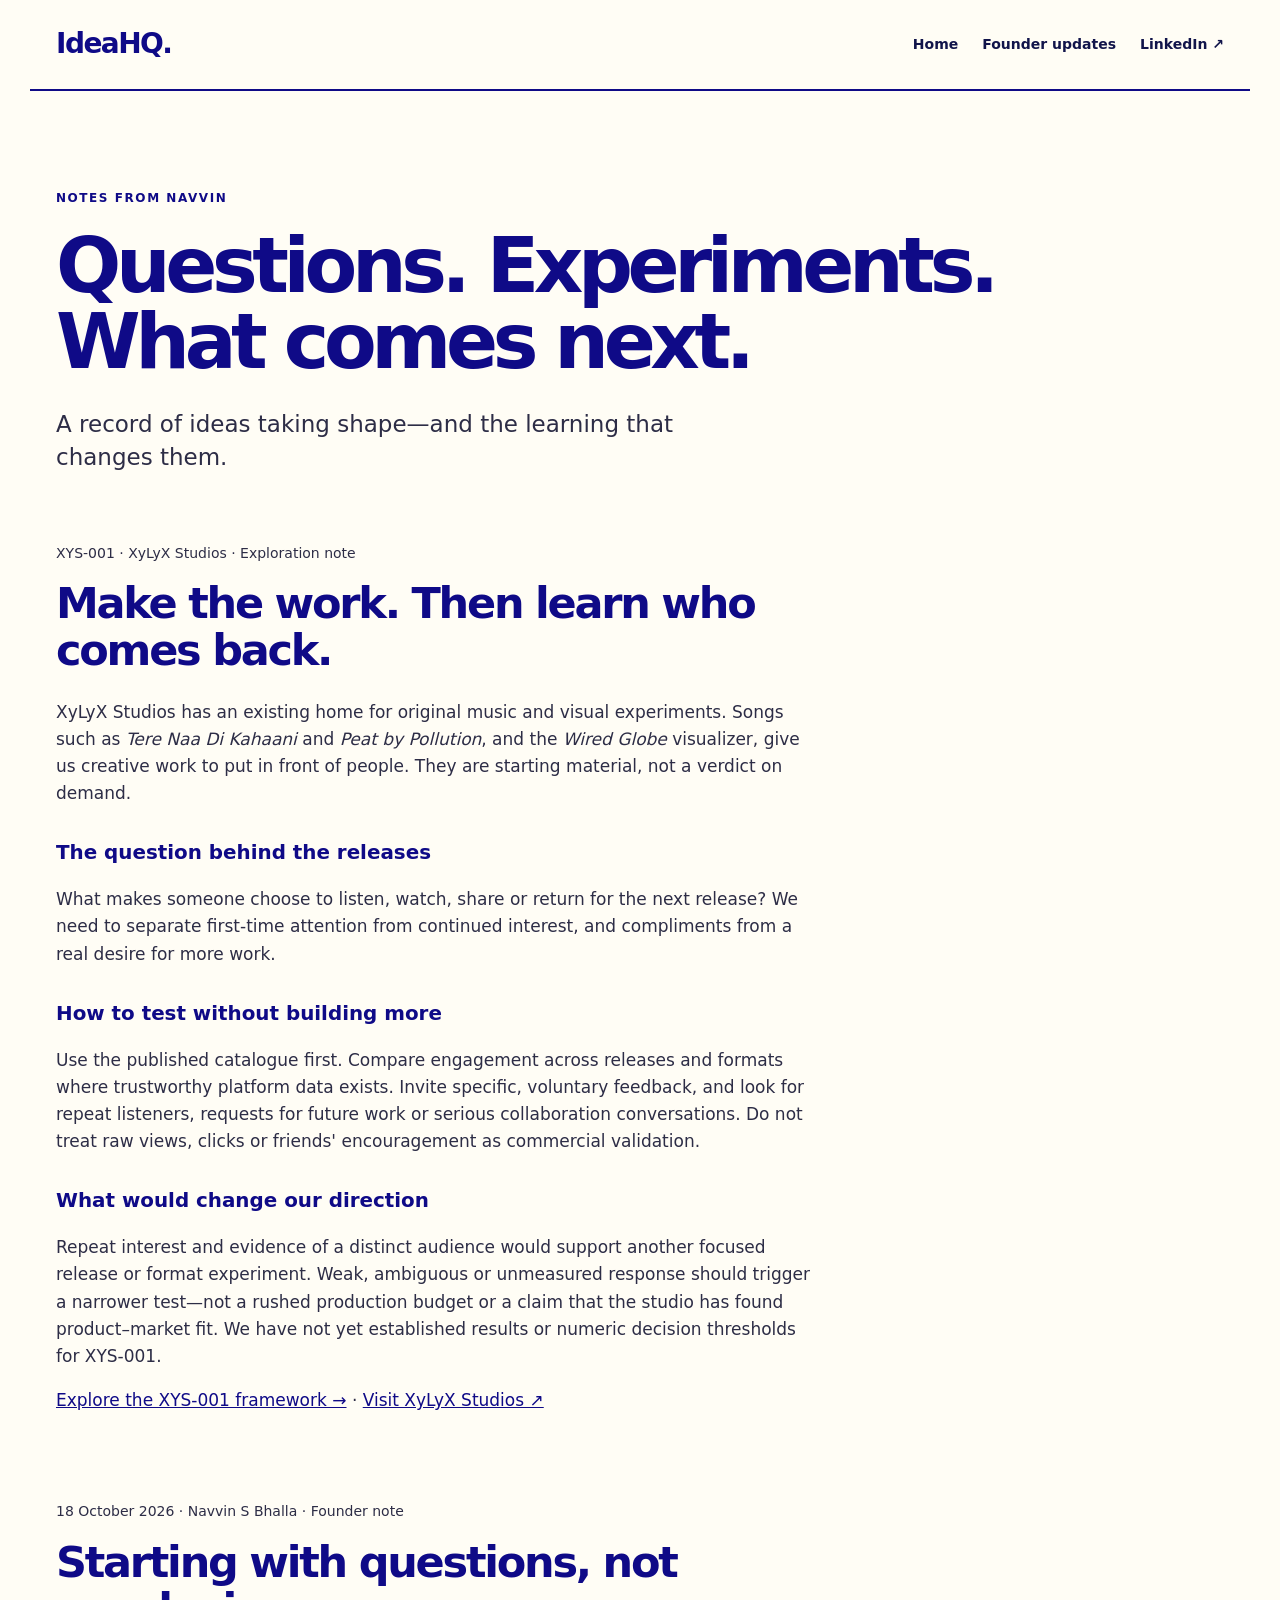
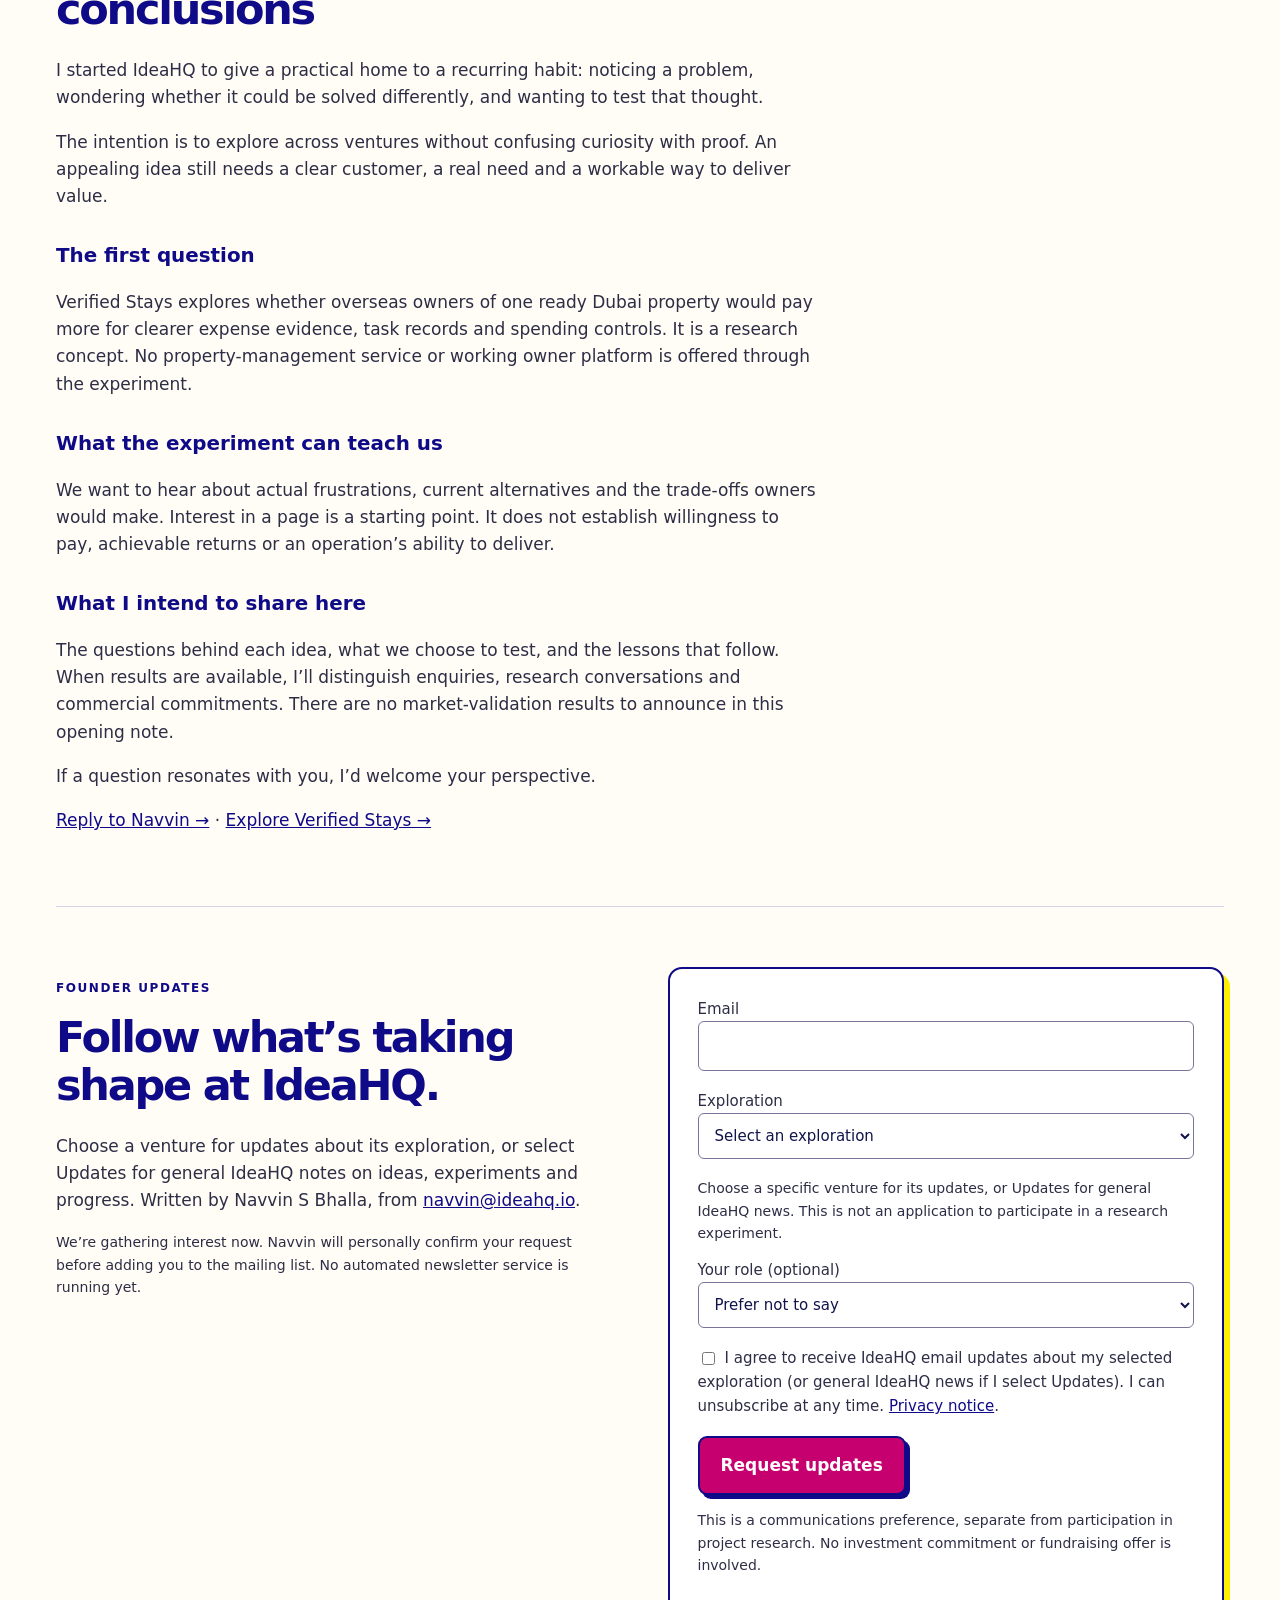
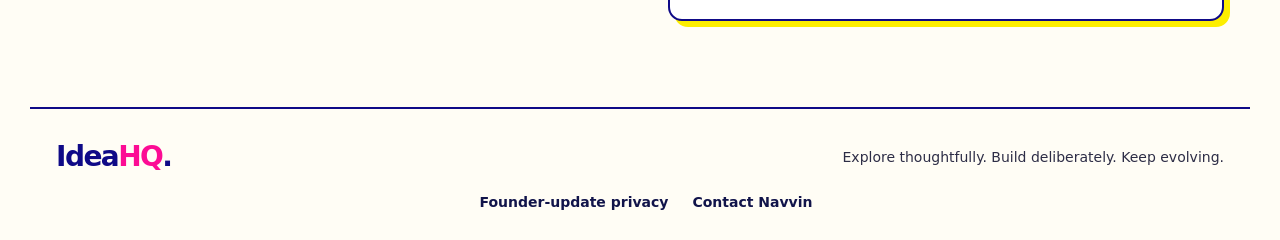
==== commit 8a5f935b: "Add shared exploration selection to founder update forms" ====
--- a/site/notes/index.html
+++ b/site/notes/index.html
@@ -1,3 +1,3 @@
 <!doctype html><html lang="en"><head><meta charset="utf-8"><meta name="viewport" content="width=device-width, initial-scale=1"><meta name="robots" content="noindex,nofollow"><title>IdeaHQ Notes — Questions, experiments and what comes next</title><link rel="stylesheet" href="../styles.css"><link rel="stylesheet" href="../home.css"><link rel="stylesheet" href="../idea-brand.css"><meta name="description" content="Follow Navvin S Bhalla’s founder notes on new ideas, practical experiments, lessons and progress. Read the opening note and request founder updates."><link rel="canonical" href="https://ideahq.io/notes/">
 <meta property="og:type" content="website"><meta property="og:site_name" content="IdeaHQ"><meta property="og:locale" content="en_US"><meta property="og:url" content="https://ideahq.io/notes/"><meta property="og:title" content="IdeaHQ Notes — Questions, experiments and what comes next"><meta property="og:description" content="Follow Navvin S Bhalla’s founder notes on new ideas, practical experiments, lessons and progress. Read the opening note and request founder updates."><meta property="og:image" content="https://ideahq.io/assets/ideahq-notes-share-v1.png"><meta property="og:image:secure_url" content="https://ideahq.io/assets/ideahq-notes-share-v1.png"><meta property="og:image:type" content="image/png"><meta property="og:image:width" content="1200"><meta property="og:image:height" content="630"><meta property="og:image:alt" content="IdeaHQ Notes. Questions. Experiments. What comes next. Notes from Navvin S Bhalla.">
-<meta name="twitter:card" content="summary_large_image"><meta name="twitter:title" content="IdeaHQ Notes — Questions, experiments and what comes next"><meta name="twitter:description" content="Follow Navvin S Bhalla’s founder notes on new ideas, practical experiments, lessons and progress. Read the opening note and request founder updates."><meta name="twitter:image" content="https://ideahq.io/assets/ideahq-notes-share-v1.png"><meta name="twitter:image:alt" content="IdeaHQ Notes. Questions. Experiments. What comes next. Notes from Navvin S Bhalla."></head><body class="home"><header><a class="brand" href="/">Idea<span>HQ</span>.</a><nav aria-label="Main navigation"><a href="/">Home</a><a href="#subscribe">Founder updates</a><a href="https://www.linkedin.com/in/navvyn" rel="noopener noreferrer" target="_blank">LinkedIn ↗</a></nav></header><main><section class="notes-intro"><p class="eyebrow">Notes from Navvin</p><h1>Questions. Experiments.<br>What comes next.</h1><p class="hero-lead">A record of ideas taking shape—and the learning that changes them.</p></section><article class="founder-note" id="xylyx-studios-exploration"><p class="small">XYS-001 · XyLyX Studios · Exploration note</p><h2>Make the work. Then learn who comes back.</h2><p>XyLyX Studios has an existing home for original music and visual experiments. Songs such as <em>Tere Naa Di Kahaani</em> and <em>Peat by Pollution</em>, and the <em>Wired Globe</em> visualizer, give us creative work to put in front of people. They are starting material, not a verdict on demand.</p><h3>The question behind the releases</h3><p>What makes someone choose to listen, watch, share or return for the next release? We need to separate first-time attention from continued interest, and compliments from a real desire for more work.</p><h3>How to test without building more</h3><p>Use the published catalogue first. Compare engagement across releases and formats where trustworthy platform data exists. Invite specific, voluntary feedback, and look for repeat listeners, requests for future work or serious collaboration conversations. Do not treat raw views, clicks or friends' encouragement as commercial validation.</p><h3>What would change our direction</h3><p>Repeat interest and evidence of a distinct audience would support another focused release or format experiment. Weak, ambiguous or unmeasured response should trigger a narrower test—not a rushed production budget or a claim that the studio has found product–market fit. We have not yet established results or numeric decision thresholds for XYS-001.</p><p><a href="/xylyx-studios/">Explore the XYS-001 framework →</a> · <a href="https://xylyxstudios.com/" rel="noopener noreferrer">Visit XyLyX Studios ↗</a></p></article><article class="founder-note" id="starting-with-questions"><p class="small">18 October 2026 · Navvin S Bhalla · Founder note</p><h2>Starting with questions, not conclusions</h2><p>I started IdeaHQ to give a practical home to a recurring habit: noticing a problem, wondering whether it could be solved differently, and wanting to test that thought.</p><p>The intention is to explore across ventures without confusing curiosity with proof. An appealing idea still needs a clear customer, a real need and a workable way to deliver value.</p><h3>The first question</h3><p>Verified Stays explores whether overseas owners of one ready Dubai property would pay more for clearer expense evidence, task records and spending controls. It is a research concept. No property-management service or working owner platform is offered through the experiment.</p><h3>What the experiment can teach us</h3><p>We want to hear about actual frustrations, current alternatives and the trade-offs owners would make. Interest in a page is a starting point. It does not establish willingness to pay, achievable returns or an operation’s ability to deliver.</p><h3>What I intend to share here</h3><p>The questions behind each idea, what we choose to test, and the lessons that follow. When results are available, I’ll distinguish enquiries, research conversations and commercial commitments. There are no market-validation results to announce in this opening note.</p><p>If a question resonates with you, I’d welcome your perspective.</p><p><a href="mailto:navvin@ideahq.io?subject=IdeaHQ%20Notes%20-%20Starting%20with%20questions">Reply to Navvin →</a> · <a href="/verified-stays/">Explore Verified Stays →</a></p></article><section class="notes-subscribe" id="subscribe"><div><p class="eyebrow">Founder updates</p><h2>Follow what’s taking shape at IdeaHQ.</h2><p>Request a monthly note on ideas, experiments, lessons and progress, with occasional updates when something meaningful happens. Written by Navvin S Bhalla, from <a href="mailto:navvin@ideahq.io">navvin@ideahq.io</a>.</p><p class="small">We’re gathering interest now. Navvin will personally confirm your request before adding you to the mailing list. No automated newsletter service is running yet.</p></div><form name="ideahq-founder-updates" method="POST" action="/updates-thanks" data-netlify="true" netlify-honeypot="bot-field"><input type="hidden" name="form-name" value="ideahq-founder-updates"><input type="hidden" name="subject" value="[IdeaHQ | Founder Updates] Subscription request"><input type="hidden" name="notice_version" value="founder-updates-2026-10-18-v1"><p hidden><label>Leave empty<input name="bot-field" tabindex="-1" autocomplete="off"></label></p><label for="subscriber-email">Email<input id="subscriber-email" type="email" name="email" autocomplete="email" maxlength="254" required></label><label for="subscriber-role">Your role (optional)<select id="subscriber-role" name="role"><option value="">Prefer not to say</option><option>Investor / venture capital</option><option>Family office</option><option>Accelerator / incubator</option><option>Founder / collaborator</option><option>Other interested reader</option></select></label><label class="check"><input type="checkbox" name="updates_consent" value="yes" required>I agree to receive IdeaHQ founder updates by email and understand I can unsubscribe at any time. <a href="/updates-privacy.html">Privacy notice</a>.</label><button type="submit">Request founder updates</button><p class="small">This is separate from project research. No investment commitment or fundraising offer is involved.</p></form></section></main><footer><a class="brand" href="/">Idea<span>HQ</span>.</a><p>Explore thoughtfully. Build deliberately. Keep evolving.</p><nav><a href="/updates-privacy.html">Founder-update privacy</a><a href="mailto:navvin@ideahq.io">Contact Navvin</a></nav></footer></body></html>+<meta name="twitter:card" content="summary_large_image"><meta name="twitter:title" content="IdeaHQ Notes — Questions, experiments and what comes next"><meta name="twitter:description" content="Follow Navvin S Bhalla’s founder notes on new ideas, practical experiments, lessons and progress. Read the opening note and request founder updates."><meta name="twitter:image" content="https://ideahq.io/assets/ideahq-notes-share-v1.png"><meta name="twitter:image:alt" content="IdeaHQ Notes. Questions. Experiments. What comes next. Notes from Navvin S Bhalla."></head><body class="home"><header><a class="brand" href="/">Idea<span>HQ</span>.</a><nav aria-label="Main navigation"><a href="/">Home</a><a href="#subscribe">Founder updates</a><a href="https://www.linkedin.com/in/navvyn" rel="noopener noreferrer" target="_blank">LinkedIn ↗</a></nav></header><main><section class="notes-intro"><p class="eyebrow">Notes from Navvin</p><h1>Questions. Experiments.<br>What comes next.</h1><p class="hero-lead">A record of ideas taking shape—and the learning that changes them.</p></section><article class="founder-note" id="xylyx-studios-exploration"><p class="small">XYS-001 · XyLyX Studios · Exploration note</p><h2>Make the work. Then learn who comes back.</h2><p>XyLyX Studios has an existing home for original music and visual experiments. Songs such as <em>Tere Naa Di Kahaani</em> and <em>Peat by Pollution</em>, and the <em>Wired Globe</em> visualizer, give us creative work to put in front of people. They are starting material, not a verdict on demand.</p><h3>The question behind the releases</h3><p>What makes someone choose to listen, watch, share or return for the next release? We need to separate first-time attention from continued interest, and compliments from a real desire for more work.</p><h3>How to test without building more</h3><p>Use the published catalogue first. Compare engagement across releases and formats where trustworthy platform data exists. Invite specific, voluntary feedback, and look for repeat listeners, requests for future work or serious collaboration conversations. Do not treat raw views, clicks or friends' encouragement as commercial validation.</p><h3>What would change our direction</h3><p>Repeat interest and evidence of a distinct audience would support another focused release or format experiment. Weak, ambiguous or unmeasured response should trigger a narrower test—not a rushed production budget or a claim that the studio has found product–market fit. We have not yet established results or numeric decision thresholds for XYS-001.</p><p><a href="/xylyx-studios/">Explore the XYS-001 framework →</a> · <a href="https://xylyxstudios.com/" rel="noopener noreferrer">Visit XyLyX Studios ↗</a></p></article><article class="founder-note" id="starting-with-questions"><p class="small">18 October 2026 · Navvin S Bhalla · Founder note</p><h2>Starting with questions, not conclusions</h2><p>I started IdeaHQ to give a practical home to a recurring habit: noticing a problem, wondering whether it could be solved differently, and wanting to test that thought.</p><p>The intention is to explore across ventures without confusing curiosity with proof. An appealing idea still needs a clear customer, a real need and a workable way to deliver value.</p><h3>The first question</h3><p>Verified Stays explores whether overseas owners of one ready Dubai property would pay more for clearer expense evidence, task records and spending controls. It is a research concept. No property-management service or working owner platform is offered through the experiment.</p><h3>What the experiment can teach us</h3><p>We want to hear about actual frustrations, current alternatives and the trade-offs owners would make. Interest in a page is a starting point. It does not establish willingness to pay, achievable returns or an operation’s ability to deliver.</p><h3>What I intend to share here</h3><p>The questions behind each idea, what we choose to test, and the lessons that follow. When results are available, I’ll distinguish enquiries, research conversations and commercial commitments. There are no market-validation results to announce in this opening note.</p><p>If a question resonates with you, I’d welcome your perspective.</p><p><a href="mailto:navvin@ideahq.io?subject=IdeaHQ%20Notes%20-%20Starting%20with%20questions">Reply to Navvin →</a> · <a href="/verified-stays/">Explore Verified Stays →</a></p></article><section class="notes-subscribe" id="subscribe"><div><p class="eyebrow">Founder updates</p><h2>Follow what’s taking shape at IdeaHQ.</h2><p>Choose a venture for updates about its exploration, or select Updates for general IdeaHQ notes on ideas, experiments and progress. Written by Navvin S Bhalla, from <a href="mailto:navvin@ideahq.io">navvin@ideahq.io</a>.</p><p class="small">We’re gathering interest now. Navvin will personally confirm your request before adding you to the mailing list. No automated newsletter service is running yet.</p></div><form name="ideahq-founder-updates" method="POST" action="/updates-thanks" data-netlify="true" netlify-honeypot="bot-field"><input type="hidden" name="form-name" value="ideahq-founder-updates"><input type="hidden" name="subject" value="[IdeaHQ | Founder Updates] Subscription request"><input type="hidden" name="notice_version" value="founder-updates-2026-11-11-v2"><p hidden><label>Leave empty<input name="bot-field" tabindex="-1" autocomplete="off"></label></p><label for="subscriber-email">Email<input id="subscriber-email" type="email" name="email" autocomplete="email" maxlength="254" required></label><label for="subscriber-exploration">Exploration<select id="subscriber-exploration" name="exploration_interest" data-exploration-select required><option value="">Select an exploration</option><option value="XYS-001">XyLyX Studios (XYS-001)</option><option value="VS-001">Verified Stays (VS-001)</option><option value="updates">Updates</option></select></label><p class="small exploration-select-help">Choose a specific venture for its updates, or Updates for general IdeaHQ news. This is not an application to participate in a research experiment.</p><label for="subscriber-role">Your role (optional)<select id="subscriber-role" name="role"><option value="">Prefer not to say</option><option>Investor / venture capital</option><option>Family office</option><option>Accelerator / incubator</option><option>Founder / collaborator</option><option>Other interested reader</option></select></label><label class="check"><input type="checkbox" name="updates_consent" value="yes" required>I agree to receive IdeaHQ email updates about my selected exploration (or general IdeaHQ news if I select Updates). I can unsubscribe at any time. <a href="/updates-privacy.html">Privacy notice</a>.</label><button type="submit">Request updates</button><p class="small">This is a communications preference, separate from participation in project research. No investment commitment or fundraising offer is involved.</p></form></section></main><footer><a class="brand" href="/">Idea<span>HQ</span>.</a><p>Explore thoughtfully. Build deliberately. Keep evolving.</p><nav><a href="/updates-privacy.html">Founder-update privacy</a><a href="mailto:navvin@ideahq.io">Contact Navvin</a></nav></footer><script defer src="/explorations.js"></script></body></html>
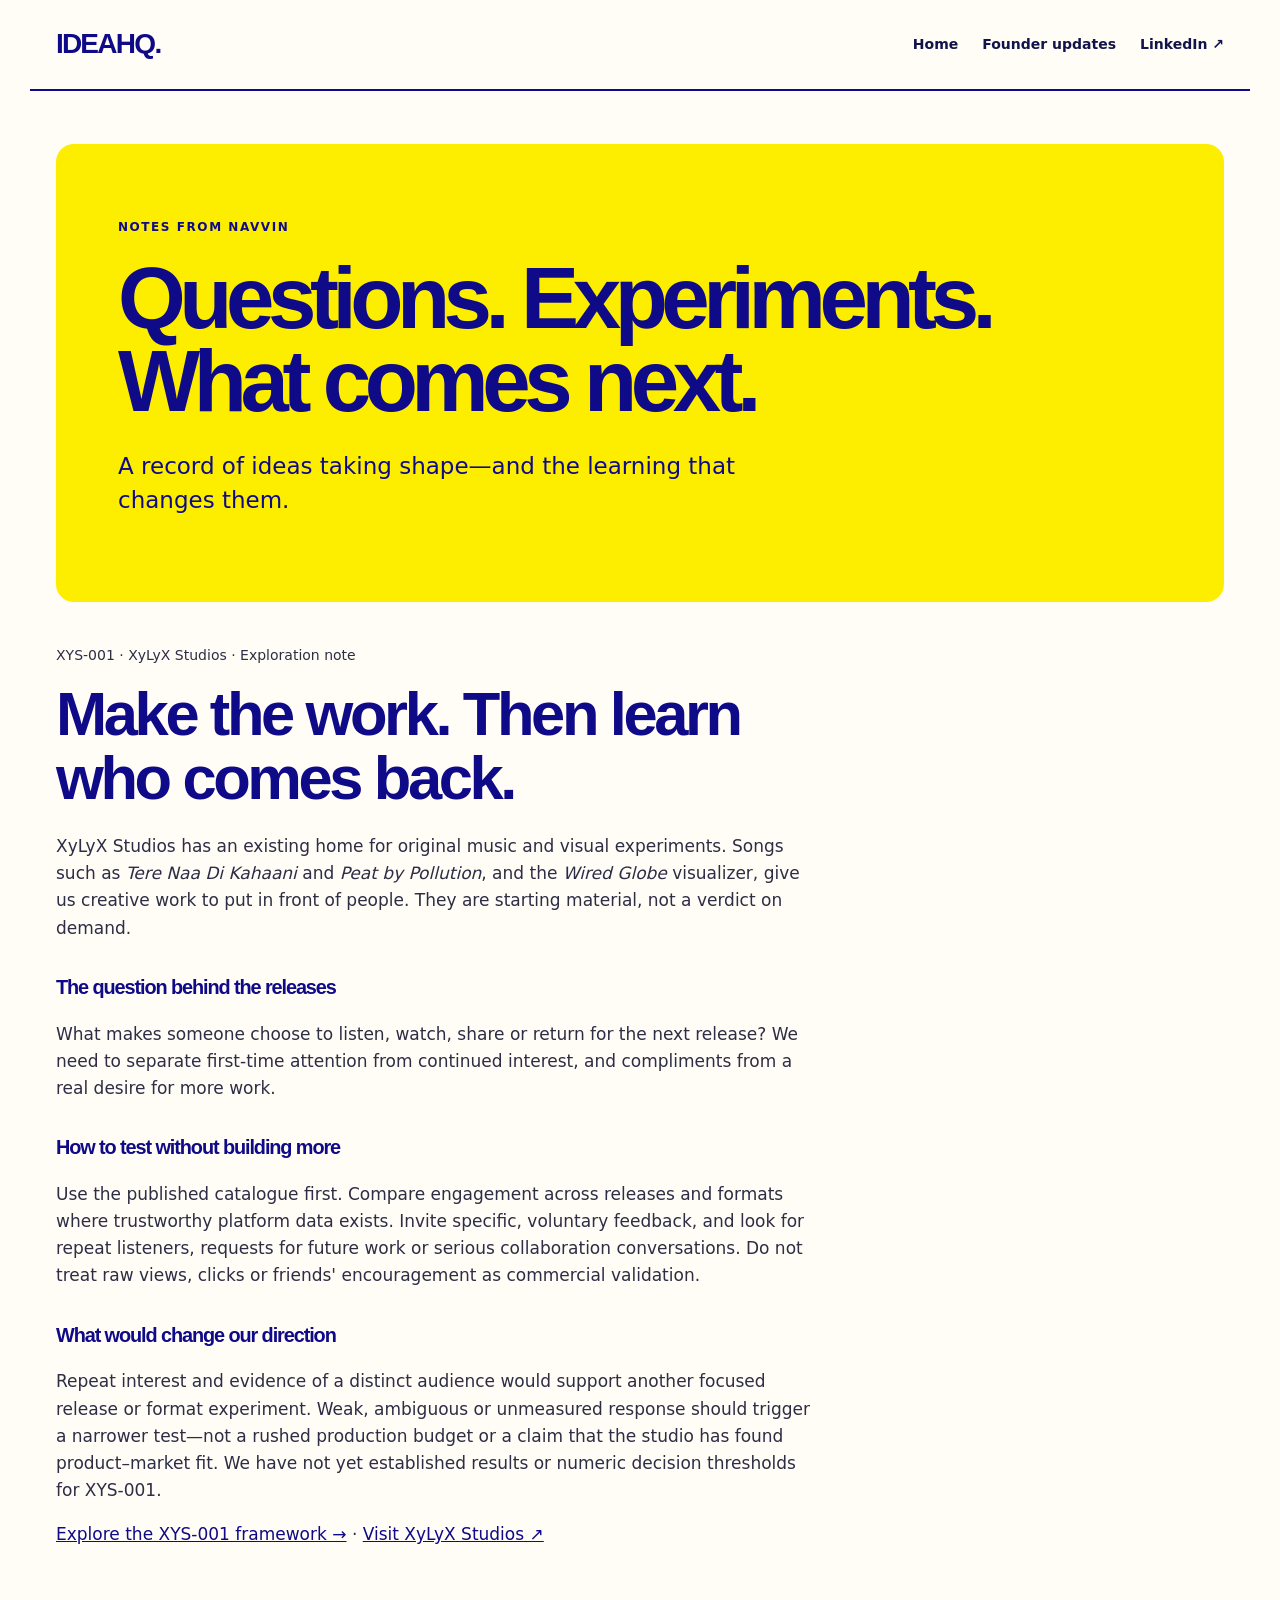
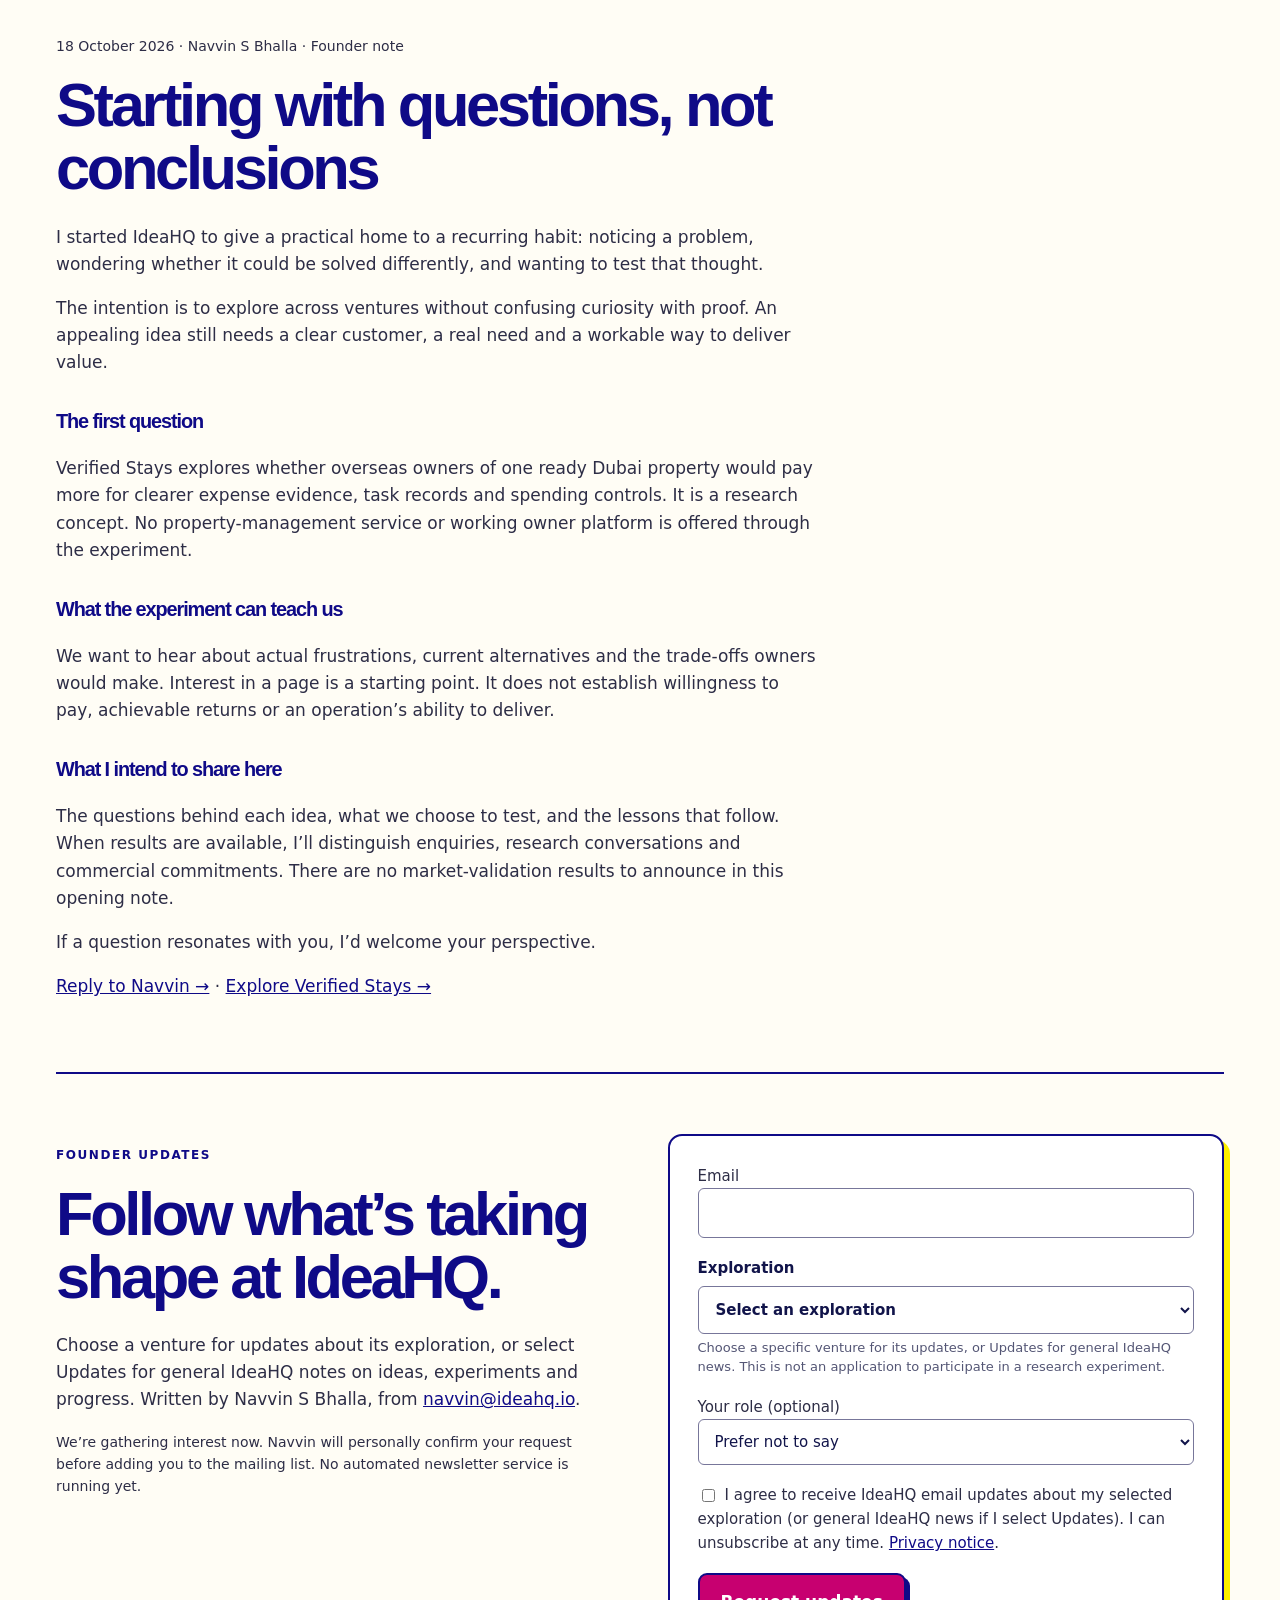
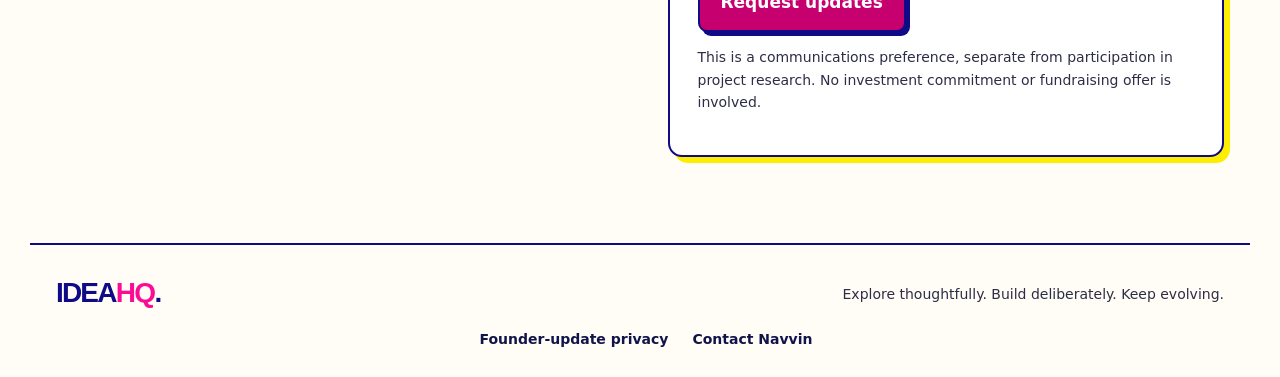
==== commit 9f4db45f: "Enable reference-led editorial design on IdeaHQ home and Notes" ====
--- a/site/notes/index.html
+++ b/site/notes/index.html
@@ -1,3 +1,3 @@
-<!doctype html><html lang="en"><head><meta charset="utf-8"><meta name="viewport" content="width=device-width, initial-scale=1"><meta name="robots" content="noindex,nofollow"><title>IdeaHQ Notes — Questions, experiments and what comes next</title><link rel="stylesheet" href="../styles.css"><link rel="stylesheet" href="../home.css"><link rel="stylesheet" href="../idea-brand.css"><meta name="description" content="Follow Navvin S Bhalla’s founder notes on new ideas, practical experiments, lessons and progress. Read the opening note and request founder updates."><link rel="canonical" href="https://ideahq.io/notes/">
+<!doctype html><html lang="en"><head><meta charset="utf-8"><meta name="viewport" content="width=device-width, initial-scale=1"><meta name="robots" content="noindex,nofollow"><title>IdeaHQ Notes — Questions, experiments and what comes next</title><link rel="stylesheet" href="../styles.css"><link rel="stylesheet" href="../home.css"><link rel="stylesheet" href="../idea-brand.css"><link rel="stylesheet" href="../idea-editorial.css"><meta name="description" content="Follow Navvin S Bhalla’s founder notes on new ideas, practical experiments, lessons and progress. Read the opening note and request founder updates."><link rel="canonical" href="https://ideahq.io/notes/">
 <meta property="og:type" content="website"><meta property="og:site_name" content="IdeaHQ"><meta property="og:locale" content="en_US"><meta property="og:url" content="https://ideahq.io/notes/"><meta property="og:title" content="IdeaHQ Notes — Questions, experiments and what comes next"><meta property="og:description" content="Follow Navvin S Bhalla’s founder notes on new ideas, practical experiments, lessons and progress. Read the opening note and request founder updates."><meta property="og:image" content="https://ideahq.io/assets/ideahq-notes-share-v1.png"><meta property="og:image:secure_url" content="https://ideahq.io/assets/ideahq-notes-share-v1.png"><meta property="og:image:type" content="image/png"><meta property="og:image:width" content="1200"><meta property="og:image:height" content="630"><meta property="og:image:alt" content="IdeaHQ Notes. Questions. Experiments. What comes next. Notes from Navvin S Bhalla.">
 <meta name="twitter:card" content="summary_large_image"><meta name="twitter:title" content="IdeaHQ Notes — Questions, experiments and what comes next"><meta name="twitter:description" content="Follow Navvin S Bhalla’s founder notes on new ideas, practical experiments, lessons and progress. Read the opening note and request founder updates."><meta name="twitter:image" content="https://ideahq.io/assets/ideahq-notes-share-v1.png"><meta name="twitter:image:alt" content="IdeaHQ Notes. Questions. Experiments. What comes next. Notes from Navvin S Bhalla."></head><body class="home"><header><a class="brand" href="/">Idea<span>HQ</span>.</a><nav aria-label="Main navigation"><a href="/">Home</a><a href="#subscribe">Founder updates</a><a href="https://www.linkedin.com/in/navvyn" rel="noopener noreferrer" target="_blank">LinkedIn ↗</a></nav></header><main><section class="notes-intro"><p class="eyebrow">Notes from Navvin</p><h1>Questions. Experiments.<br>What comes next.</h1><p class="hero-lead">A record of ideas taking shape—and the learning that changes them.</p></section><article class="founder-note" id="xylyx-studios-exploration"><p class="small">XYS-001 · XyLyX Studios · Exploration note</p><h2>Make the work. Then learn who comes back.</h2><p>XyLyX Studios has an existing home for original music and visual experiments. Songs such as <em>Tere Naa Di Kahaani</em> and <em>Peat by Pollution</em>, and the <em>Wired Globe</em> visualizer, give us creative work to put in front of people. They are starting material, not a verdict on demand.</p><h3>The question behind the releases</h3><p>What makes someone choose to listen, watch, share or return for the next release? We need to separate first-time attention from continued interest, and compliments from a real desire for more work.</p><h3>How to test without building more</h3><p>Use the published catalogue first. Compare engagement across releases and formats where trustworthy platform data exists. Invite specific, voluntary feedback, and look for repeat listeners, requests for future work or serious collaboration conversations. Do not treat raw views, clicks or friends' encouragement as commercial validation.</p><h3>What would change our direction</h3><p>Repeat interest and evidence of a distinct audience would support another focused release or format experiment. Weak, ambiguous or unmeasured response should trigger a narrower test—not a rushed production budget or a claim that the studio has found product–market fit. We have not yet established results or numeric decision thresholds for XYS-001.</p><p><a href="/xylyx-studios/">Explore the XYS-001 framework →</a> · <a href="https://xylyxstudios.com/" rel="noopener noreferrer">Visit XyLyX Studios ↗</a></p></article><article class="founder-note" id="starting-with-questions"><p class="small">18 October 2026 · Navvin S Bhalla · Founder note</p><h2>Starting with questions, not conclusions</h2><p>I started IdeaHQ to give a practical home to a recurring habit: noticing a problem, wondering whether it could be solved differently, and wanting to test that thought.</p><p>The intention is to explore across ventures without confusing curiosity with proof. An appealing idea still needs a clear customer, a real need and a workable way to deliver value.</p><h3>The first question</h3><p>Verified Stays explores whether overseas owners of one ready Dubai property would pay more for clearer expense evidence, task records and spending controls. It is a research concept. No property-management service or working owner platform is offered through the experiment.</p><h3>What the experiment can teach us</h3><p>We want to hear about actual frustrations, current alternatives and the trade-offs owners would make. Interest in a page is a starting point. It does not establish willingness to pay, achievable returns or an operation’s ability to deliver.</p><h3>What I intend to share here</h3><p>The questions behind each idea, what we choose to test, and the lessons that follow. When results are available, I’ll distinguish enquiries, research conversations and commercial commitments. There are no market-validation results to announce in this opening note.</p><p>If a question resonates with you, I’d welcome your perspective.</p><p><a href="mailto:navvin@ideahq.io?subject=IdeaHQ%20Notes%20-%20Starting%20with%20questions">Reply to Navvin →</a> · <a href="/verified-stays/">Explore Verified Stays →</a></p></article><section class="notes-subscribe" id="subscribe"><div><p class="eyebrow">Founder updates</p><h2>Follow what’s taking shape at IdeaHQ.</h2><p>Choose a venture for updates about its exploration, or select Updates for general IdeaHQ notes on ideas, experiments and progress. Written by Navvin S Bhalla, from <a href="mailto:navvin@ideahq.io">navvin@ideahq.io</a>.</p><p class="small">We’re gathering interest now. Navvin will personally confirm your request before adding you to the mailing list. No automated newsletter service is running yet.</p></div><form name="ideahq-founder-updates" method="POST" action="/updates-thanks" data-netlify="true" netlify-honeypot="bot-field"><input type="hidden" name="form-name" value="ideahq-founder-updates"><input type="hidden" name="subject" value="[IdeaHQ | Founder Updates] Subscription request"><input type="hidden" name="notice_version" value="founder-updates-2026-11-11-v2"><p hidden><label>Leave empty<input name="bot-field" tabindex="-1" autocomplete="off"></label></p><label for="subscriber-email">Email<input id="subscriber-email" type="email" name="email" autocomplete="email" maxlength="254" required></label><label for="subscriber-exploration">Exploration<select id="subscriber-exploration" name="exploration_interest" data-exploration-select required><option value="">Select an exploration</option><option value="XYS-001">XyLyX Studios (XYS-001)</option><option value="VS-001">Verified Stays (VS-001)</option><option value="updates">Updates</option></select></label><p class="small exploration-select-help">Choose a specific venture for its updates, or Updates for general IdeaHQ news. This is not an application to participate in a research experiment.</p><label for="subscriber-role">Your role (optional)<select id="subscriber-role" name="role"><option value="">Prefer not to say</option><option>Investor / venture capital</option><option>Family office</option><option>Accelerator / incubator</option><option>Founder / collaborator</option><option>Other interested reader</option></select></label><label class="check"><input type="checkbox" name="updates_consent" value="yes" required>I agree to receive IdeaHQ email updates about my selected exploration (or general IdeaHQ news if I select Updates). I can unsubscribe at any time. <a href="/updates-privacy.html">Privacy notice</a>.</label><button type="submit">Request updates</button><p class="small">This is a communications preference, separate from participation in project research. No investment commitment or fundraising offer is involved.</p></form></section></main><footer><a class="brand" href="/">Idea<span>HQ</span>.</a><p>Explore thoughtfully. Build deliberately. Keep evolving.</p><nav><a href="/updates-privacy.html">Founder-update privacy</a><a href="mailto:navvin@ideahq.io">Contact Navvin</a></nav></footer><script defer src="/explorations.js"></script></body></html>
--- a/site/idea-brand.css
+++ b/site/idea-brand.css
@@ -189,3 +189,21 @@
   .home .exploration-panel + .exploration-panel { border-left:0; border-top:1px solid var(--explore-border); }
   .home .exploration-row .exploration-question { font-size:18px; }
 }
+
+/* Exploration preference selector, used by both founder-update forms. */
+.home .notes-subscribe form label[for="subscriber-exploration"] {
+  display:block; margin-bottom:5px; color:var(--idea-ink); font-weight:650;
+}
+.home .notes-subscribe form select[name="exploration_interest"] {
+  display:block; width:100%; margin-top:6px; min-height:48px;
+  border:1px solid #77769A; border-radius:6px;
+  padding:11px 13px; background:#fff; color:var(--idea-ink);
+  font:inherit; cursor:pointer;
+}
+.home .notes-subscribe form .exploration-select-help {
+  font-size:13px; line-height:1.45; margin:5px 0 18px;
+  color:var(--idea-muted);
+}
+.home .notes-subscribe form select[name="exploration_interest"]:focus-visible {
+  outline:3px solid var(--idea-pink); outline-offset:3px;
+}
--- a/site/idea-editorial.css
+++ b/site/idea-editorial.css
@@ -0,0 +1,127 @@
+/* IdeaHQ visual direction V3 — reference-led typographic system.
+   Electric Yellow #FDEE00, Deep Cobalt #0F0A87, Hot Pink #FC0C94.
+   Inspired by the uploaded graphic's geometric, oversized, heavy sans-serif,
+   tight tracking and oversized cobalt-on-yellow typographic treatment.
+   No external font/CDN, no motion dependency, no changes to research pages. */
+:root {
+  --ihq-yellow:#FDEE00;
+  --ihq-cobalt:#0F0A87;
+  --ihq-pink:#FC0C94;
+  --ihq-ink:#14134A;
+  --ihq-offwhite:#FFFDF5;
+  --ihq-paper:#F6F5FA;
+  --ihq-font: "Arial Black", "Arial", "Helvetica Neue", Helvetica, ui-sans-serif, system-ui, sans-serif;
+}
+body.home { background:var(--ihq-offwhite); }
+.home header { border-bottom:2px solid var(--ihq-cobalt); }
+.home .brand { text-transform:uppercase; font-family:var(--ihq-font); font-weight:900; letter-spacing:-.065em; }
+.home nav a { font-weight:800; }
+.home h1,.home h2,.home h3,.home h4 {
+  font-family:var(--ihq-font); letter-spacing:-.055em;
+}
+.home h2 { font-size:clamp(34px,4.8vw,62px); line-height:1.03; font-weight:900; }
+.home .home-hero {
+  display:block; padding:clamp(22px,3.7vw,48px) clamp(20px,4.1vw,53px);
+  background:var(--ihq-yellow); border:0; border-radius:clamp(17px,2.1vw,27px);
+  margin:26px 0 48px; position:relative; overflow:hidden;
+  box-shadow:none;
+}
+.home .home-hero::after { content:none; }
+.home .hero-topline {
+  display:flex;justify-content:space-between;align-items:center;gap:12px;
+  color:var(--ihq-cobalt);font-size:clamp(11px,1.12vw,15px);
+  font-weight:900;letter-spacing:.085em;line-height:1.4;
+}
+.home .hero-top-dot {
+  display:block; flex:none; width:20px;height:20px; border-radius:50%;
+  background:var(--ihq-pink);
+}
+.home .hero-headline { padding:clamp(35px,5vw,68px) 0 clamp(18px,3.8vw,43px); }
+.home .hero-headline .hero-kicker {
+  font-size:clamp(13px,1.25vw,16px);
+  color:var(--ihq-cobalt);font-weight:800;letter-spacing:.035em;
+  text-transform:uppercase;margin:0 0 17px;
+}
+.home .home-hero h1 {
+  font-family:var(--ihq-font);font-weight:900;
+  letter-spacing:-.105em;
+  font-size:clamp(78px,13.7vw,182px);
+  line-height:.775;
+  margin:0;
+  max-width:unset;
+  text-transform:lowercase;
+  color:var(--ihq-cobalt);
+}
+.home .hero-punctuation {color:var(--ihq-pink);}
+.home .hero-statement {
+  background:var(--ihq-cobalt); color:white; border-radius:16px;
+  padding:clamp(20px,2.75vw,36px);
+  display:flex;justify-content:space-between;gap:25px;align-items:flex-start;
+  margin-top:clamp(10px,2vw,25px);
+}
+.home .hero-statement .hero-statement-label {
+  color:#fff; letter-spacing:.065em; font:900 clamp(18px,2.1vw,27px)/1.15 var(--ihq-font);
+  margin:0 0 9px;
+}
+.home .hero-statement .hero-statement-main {
+  margin:0;color:#fff;
+  font-size:clamp(15px,1.55vw,19px);line-height:1.4;max-width:670px;
+}
+.home .hero-statement-mark { color:var(--ihq-yellow);font:900 clamp(38px,5vw,70px)/.8 var(--ihq-font); }
+.home .hero-bottom {
+  display:flex;justify-content:space-between;align-items:flex-end;gap:25px;
+  padding-top:clamp(23px,3vw,38px);
+}
+.home .hero-bottom p {
+  color:var(--ihq-cobalt);font-size:clamp(14px,1.25vw,17px);
+  line-height:1.5;max-width:440px;margin:0;font-weight:600;
+}
+.home .hero-explore-link {
+  display:flex;gap:22px;align-items:center;
+  color:var(--ihq-cobalt);text-decoration:none;
+  font:900 clamp(13px,1.2vw,16px)/1.1 var(--ihq-font);
+  letter-spacing:.025em;white-space:nowrap;
+}
+.home .hero-explore-link:hover,.home .hero-explore-link:focus-visible {color:var(--ihq-cobalt);}
+.home .hero-arrow {
+  width:56px;height:56px;border-radius:50%;display:grid;place-content:center;
+  background:var(--ihq-pink);color:white;
+  font-size:29px;line-height:1;
+  transition:transform .15s ease;
+}
+.home .hero-explore-link:hover .hero-arrow { transform:translate(3px,-3px); }
+.home .founder-section,.home .process-section,.home .exploring-section,.home .contact-section,.home .notes-subscribe {border-top:2px solid var(--ihq-cobalt);}
+.home .process-grid article {border-top:5px solid var(--ihq-cobalt);background:#fff; padding:21px 14px 16px;}
+.home .process-grid article:nth-child(2n) {border-top-color:var(--ihq-pink);}
+.home .process-grid h3 { font-family:var(--ihq-font);font-weight:850;letter-spacing:-.04em; }
+.home .section-head .eyebrow,.home .eyebrow {font-weight:850;}
+.home .notes-intro {border-radius:18px;background:var(--ihq-yellow);padding:clamp(28px,5vw,62px);margin:27px 0 42px;}
+.home .notes-intro h1 { font-family:var(--ihq-font);font-weight:900;letter-spacing:-.074em;line-height:.95;font-size:clamp(41px,6.8vw,88px);}
+.home .notes-intro .hero-lead {color:var(--ihq-cobalt);}
+.home .founder-note h2 {max-width:920px;}
+.home .exploration-row h3,.home .exploration-row h4 {font-family:var(--ihq-font);font-weight:850;}
+.home .exploration-row--xylyx .exploration-kicker,.home .exploration-row--xylyx .exploration-panel-label { color:#64E8FA; }
+@media(max-width:800px) {
+  .home .hero-bottom {align-items:flex-start;}
+  .home .home-hero h1 {font-size:clamp(72px,14vw,121px);}
+}
+@media(max-width:630px) {
+  .home .home-hero { margin:16px 0 32px;padding:23px 19px 24px;}
+  .home .hero-topline {font-size:11px;}
+  .home .hero-top-dot {width:15px;height:15px;}
+  .home .hero-headline {padding:45px 0 34px;}
+  .home .home-hero h1 {font-size:clamp(69px,15vw,105px);letter-spacing:-.095em;line-height:.82;}
+  .home .hero-statement {border-radius:12px;padding:20px;}
+  .home .hero-statement-mark {display:none;}
+  .home .hero-bottom {flex-direction:column;gap:20px;align-items:stretch;}
+  .home .hero-explore-link {justify-content:space-between;}
+  .home .hero-arrow {width:49px;height:49px;}
+  .home .process-grid article {padding:18px 10px;}
+}
+@media(max-width:390px) {
+  .home .home-hero h1 {font-size:clamp(58px,14.6vw,70px);}
+  .home .hero-topline {font-size:9px;}
+}
+@media(prefers-reduced-motion:reduce) {
+  .home .hero-arrow {transition:none;}
+}
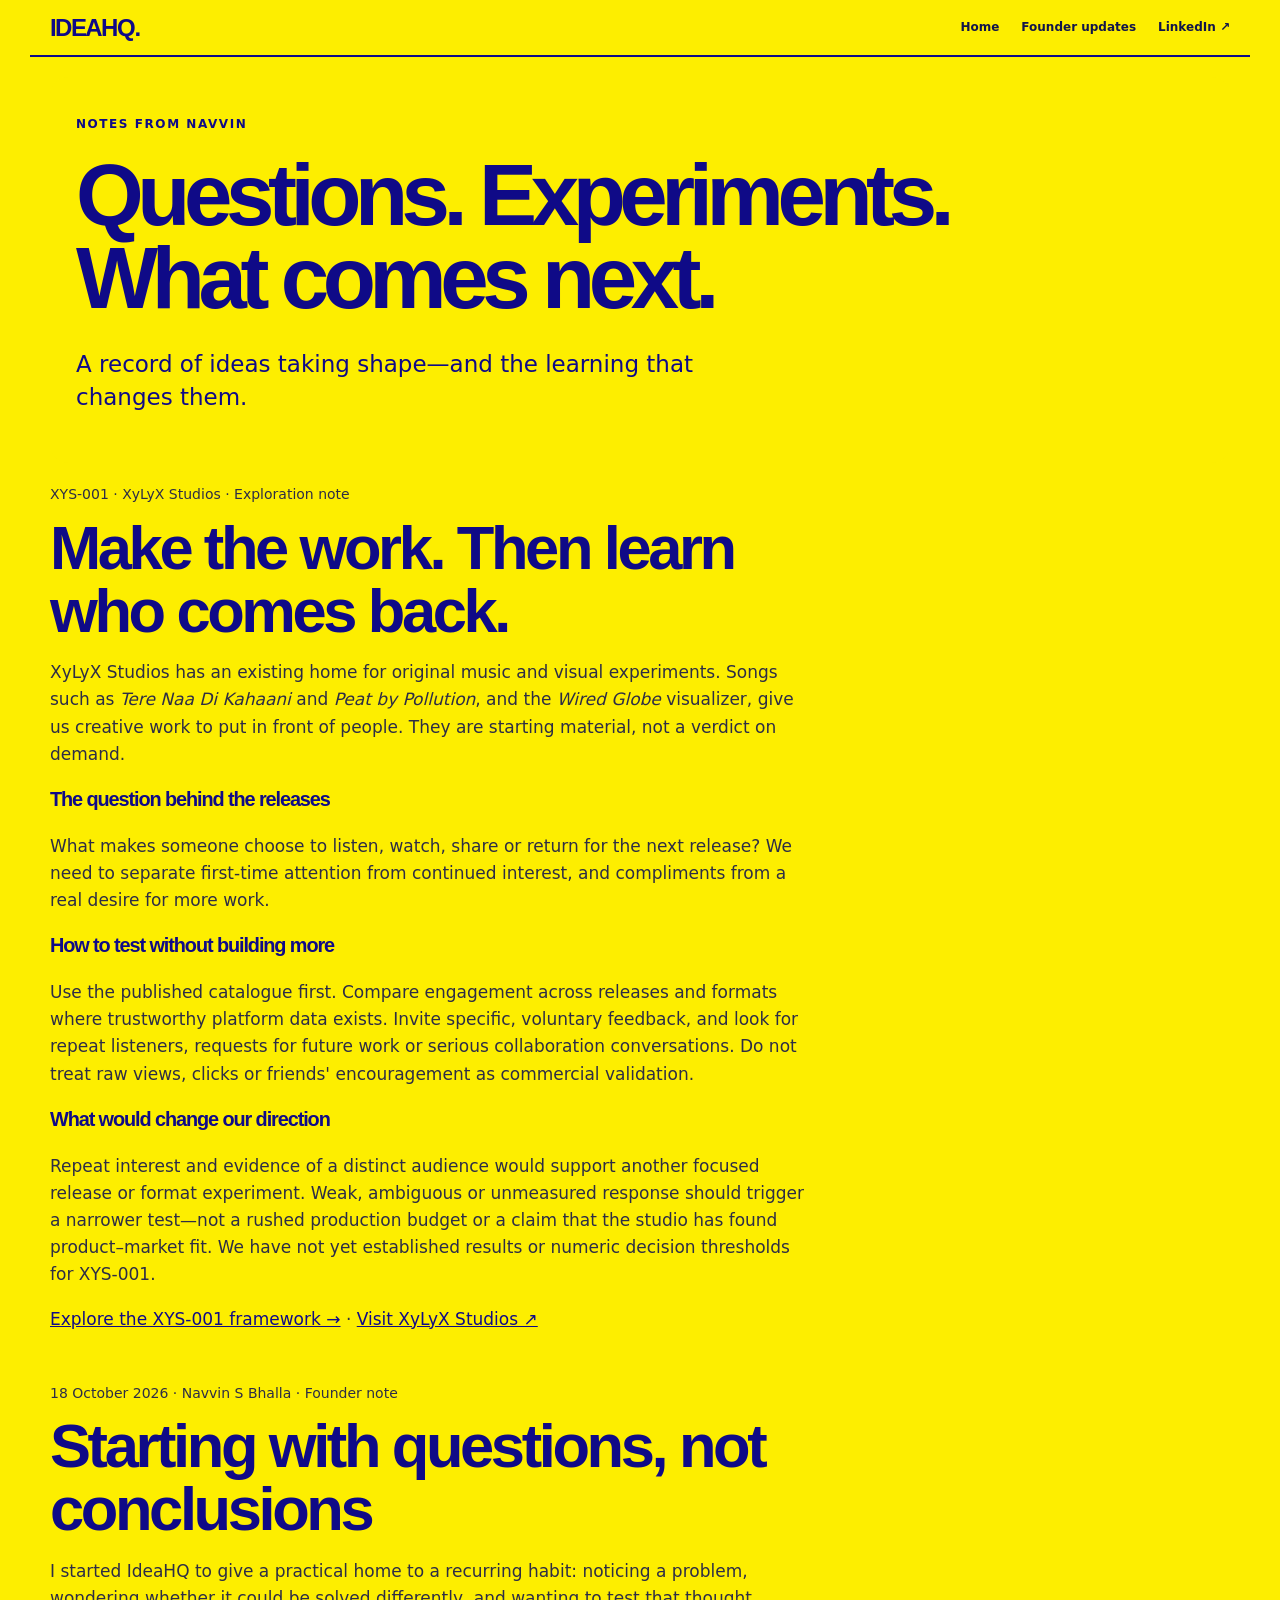
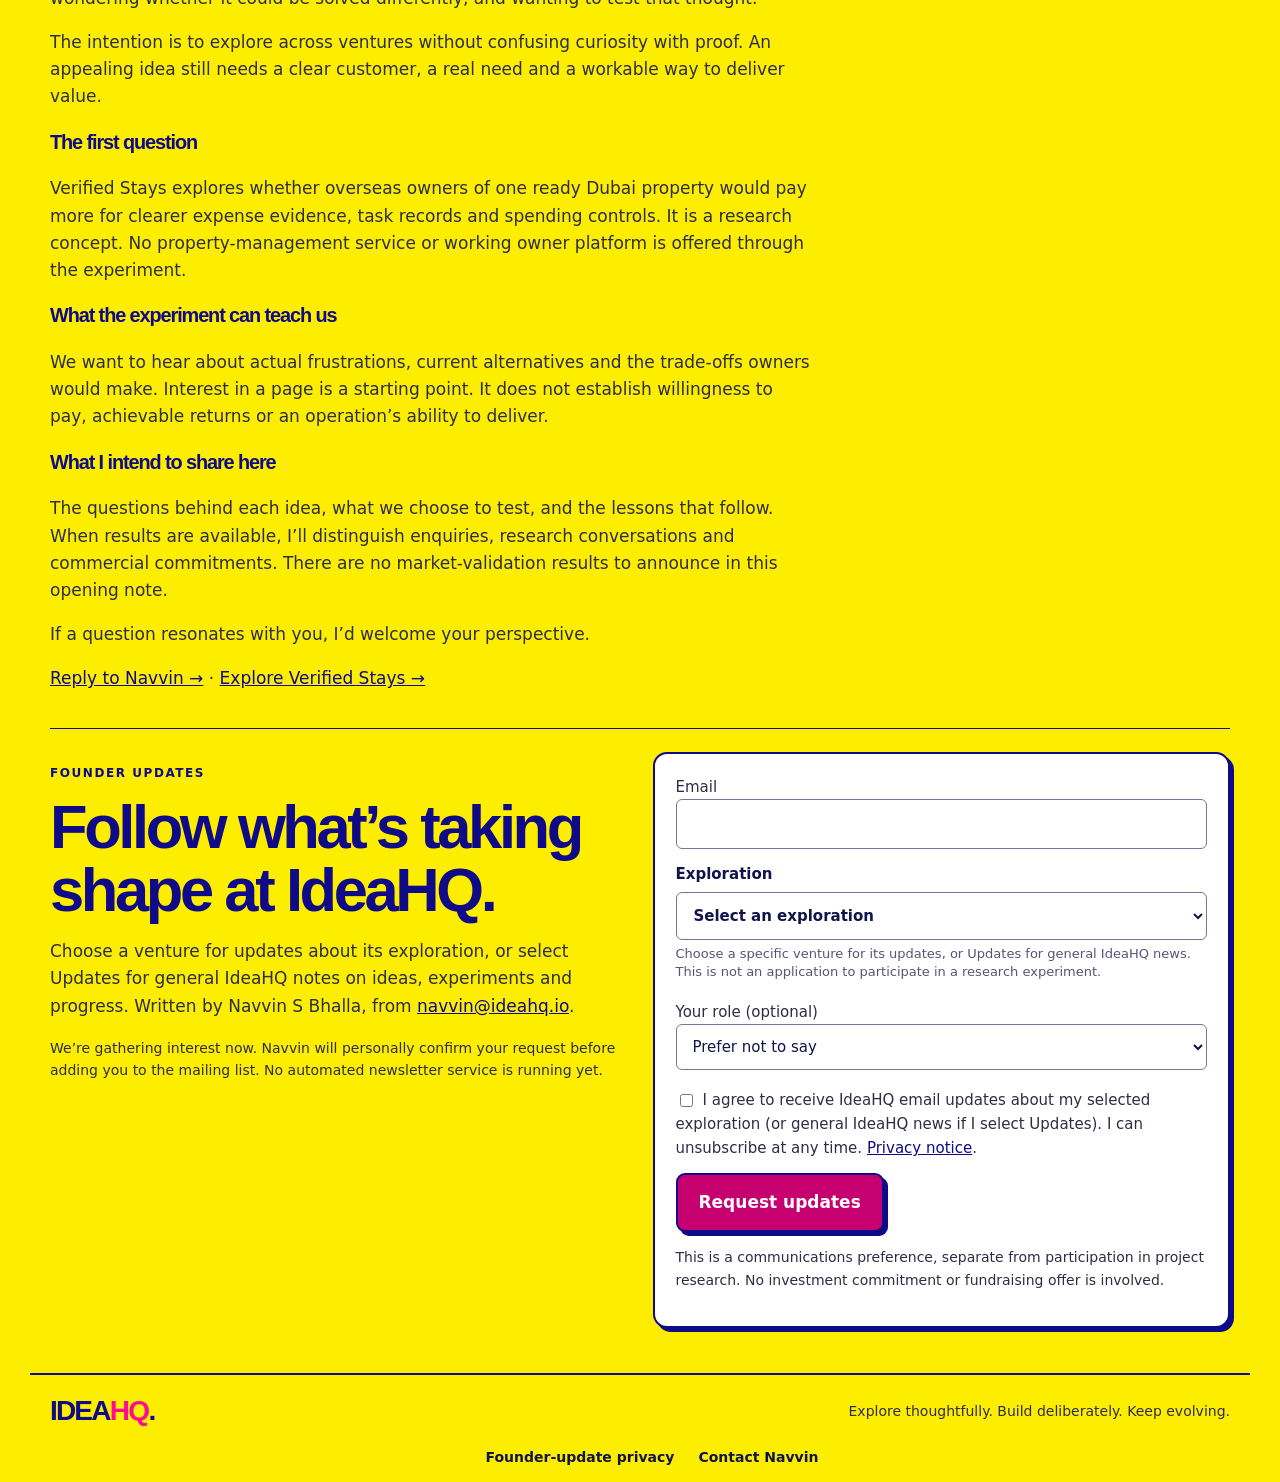
==== commit 33e37aea: "Create compact yellow IdeaHQ site and dedicated explorations directory" ====
--- a/site/notes/index.html
+++ b/site/notes/index.html
@@ -1,3 +1,3 @@
-<!doctype html><html lang="en"><head><meta charset="utf-8"><meta name="viewport" content="width=device-width, initial-scale=1"><meta name="robots" content="noindex,nofollow"><title>IdeaHQ Notes — Questions, experiments and what comes next</title><link rel="stylesheet" href="../styles.css"><link rel="stylesheet" href="../home.css"><link rel="stylesheet" href="../idea-brand.css"><link rel="stylesheet" href="../idea-editorial.css"><meta name="description" content="Follow Navvin S Bhalla’s founder notes on new ideas, practical experiments, lessons and progress. Read the opening note and request founder updates."><link rel="canonical" href="https://ideahq.io/notes/">
+<!doctype html><html lang="en"><head><meta charset="utf-8"><meta name="viewport" content="width=device-width, initial-scale=1"><meta name="robots" content="noindex,nofollow"><title>IdeaHQ Notes — Questions, experiments and what comes next</title><link rel="stylesheet" href="../styles.css"><link rel="stylesheet" href="../home.css"><link rel="stylesheet" href="../idea-brand.css"><link rel="stylesheet" href="../idea-editorial.css"><link rel="stylesheet" href="../idea-layout.css"><meta name="description" content="Follow Navvin S Bhalla’s founder notes on new ideas, practical experiments, lessons and progress. Read the opening note and request founder updates."><link rel="canonical" href="https://ideahq.io/notes/">
 <meta property="og:type" content="website"><meta property="og:site_name" content="IdeaHQ"><meta property="og:locale" content="en_US"><meta property="og:url" content="https://ideahq.io/notes/"><meta property="og:title" content="IdeaHQ Notes — Questions, experiments and what comes next"><meta property="og:description" content="Follow Navvin S Bhalla’s founder notes on new ideas, practical experiments, lessons and progress. Read the opening note and request founder updates."><meta property="og:image" content="https://ideahq.io/assets/ideahq-notes-share-v1.png"><meta property="og:image:secure_url" content="https://ideahq.io/assets/ideahq-notes-share-v1.png"><meta property="og:image:type" content="image/png"><meta property="og:image:width" content="1200"><meta property="og:image:height" content="630"><meta property="og:image:alt" content="IdeaHQ Notes. Questions. Experiments. What comes next. Notes from Navvin S Bhalla.">
 <meta name="twitter:card" content="summary_large_image"><meta name="twitter:title" content="IdeaHQ Notes — Questions, experiments and what comes next"><meta name="twitter:description" content="Follow Navvin S Bhalla’s founder notes on new ideas, practical experiments, lessons and progress. Read the opening note and request founder updates."><meta name="twitter:image" content="https://ideahq.io/assets/ideahq-notes-share-v1.png"><meta name="twitter:image:alt" content="IdeaHQ Notes. Questions. Experiments. What comes next. Notes from Navvin S Bhalla."></head><body class="home"><header><a class="brand" href="/">Idea<span>HQ</span>.</a><nav aria-label="Main navigation"><a href="/">Home</a><a href="#subscribe">Founder updates</a><a href="https://www.linkedin.com/in/navvyn" rel="noopener noreferrer" target="_blank">LinkedIn ↗</a></nav></header><main><section class="notes-intro"><p class="eyebrow">Notes from Navvin</p><h1>Questions. Experiments.<br>What comes next.</h1><p class="hero-lead">A record of ideas taking shape—and the learning that changes them.</p></section><article class="founder-note" id="xylyx-studios-exploration"><p class="small">XYS-001 · XyLyX Studios · Exploration note</p><h2>Make the work. Then learn who comes back.</h2><p>XyLyX Studios has an existing home for original music and visual experiments. Songs such as <em>Tere Naa Di Kahaani</em> and <em>Peat by Pollution</em>, and the <em>Wired Globe</em> visualizer, give us creative work to put in front of people. They are starting material, not a verdict on demand.</p><h3>The question behind the releases</h3><p>What makes someone choose to listen, watch, share or return for the next release? We need to separate first-time attention from continued interest, and compliments from a real desire for more work.</p><h3>How to test without building more</h3><p>Use the published catalogue first. Compare engagement across releases and formats where trustworthy platform data exists. Invite specific, voluntary feedback, and look for repeat listeners, requests for future work or serious collaboration conversations. Do not treat raw views, clicks or friends' encouragement as commercial validation.</p><h3>What would change our direction</h3><p>Repeat interest and evidence of a distinct audience would support another focused release or format experiment. Weak, ambiguous or unmeasured response should trigger a narrower test—not a rushed production budget or a claim that the studio has found product–market fit. We have not yet established results or numeric decision thresholds for XYS-001.</p><p><a href="/xylyx-studios/">Explore the XYS-001 framework →</a> · <a href="https://xylyxstudios.com/" rel="noopener noreferrer">Visit XyLyX Studios ↗</a></p></article><article class="founder-note" id="starting-with-questions"><p class="small">18 October 2026 · Navvin S Bhalla · Founder note</p><h2>Starting with questions, not conclusions</h2><p>I started IdeaHQ to give a practical home to a recurring habit: noticing a problem, wondering whether it could be solved differently, and wanting to test that thought.</p><p>The intention is to explore across ventures without confusing curiosity with proof. An appealing idea still needs a clear customer, a real need and a workable way to deliver value.</p><h3>The first question</h3><p>Verified Stays explores whether overseas owners of one ready Dubai property would pay more for clearer expense evidence, task records and spending controls. It is a research concept. No property-management service or working owner platform is offered through the experiment.</p><h3>What the experiment can teach us</h3><p>We want to hear about actual frustrations, current alternatives and the trade-offs owners would make. Interest in a page is a starting point. It does not establish willingness to pay, achievable returns or an operation’s ability to deliver.</p><h3>What I intend to share here</h3><p>The questions behind each idea, what we choose to test, and the lessons that follow. When results are available, I’ll distinguish enquiries, research conversations and commercial commitments. There are no market-validation results to announce in this opening note.</p><p>If a question resonates with you, I’d welcome your perspective.</p><p><a href="mailto:navvin@ideahq.io?subject=IdeaHQ%20Notes%20-%20Starting%20with%20questions">Reply to Navvin →</a> · <a href="/verified-stays/">Explore Verified Stays →</a></p></article><section class="notes-subscribe" id="subscribe"><div><p class="eyebrow">Founder updates</p><h2>Follow what’s taking shape at IdeaHQ.</h2><p>Choose a venture for updates about its exploration, or select Updates for general IdeaHQ notes on ideas, experiments and progress. Written by Navvin S Bhalla, from <a href="mailto:navvin@ideahq.io">navvin@ideahq.io</a>.</p><p class="small">We’re gathering interest now. Navvin will personally confirm your request before adding you to the mailing list. No automated newsletter service is running yet.</p></div><form name="ideahq-founder-updates" method="POST" action="/updates-thanks" data-netlify="true" netlify-honeypot="bot-field"><input type="hidden" name="form-name" value="ideahq-founder-updates"><input type="hidden" name="subject" value="[IdeaHQ | Founder Updates] Subscription request"><input type="hidden" name="notice_version" value="founder-updates-2026-11-11-v2"><p hidden><label>Leave empty<input name="bot-field" tabindex="-1" autocomplete="off"></label></p><label for="subscriber-email">Email<input id="subscriber-email" type="email" name="email" autocomplete="email" maxlength="254" required></label><label for="subscriber-exploration">Exploration<select id="subscriber-exploration" name="exploration_interest" data-exploration-select required><option value="">Select an exploration</option><option value="XYS-001">XyLyX Studios (XYS-001)</option><option value="VS-001">Verified Stays (VS-001)</option><option value="updates">Updates</option></select></label><p class="small exploration-select-help">Choose a specific venture for its updates, or Updates for general IdeaHQ news. This is not an application to participate in a research experiment.</p><label for="subscriber-role">Your role (optional)<select id="subscriber-role" name="role"><option value="">Prefer not to say</option><option>Investor / venture capital</option><option>Family office</option><option>Accelerator / incubator</option><option>Founder / collaborator</option><option>Other interested reader</option></select></label><label class="check"><input type="checkbox" name="updates_consent" value="yes" required>I agree to receive IdeaHQ email updates about my selected exploration (or general IdeaHQ news if I select Updates). I can unsubscribe at any time. <a href="/updates-privacy.html">Privacy notice</a>.</label><button type="submit">Request updates</button><p class="small">This is a communications preference, separate from participation in project research. No investment commitment or fundraising offer is involved.</p></form></section></main><footer><a class="brand" href="/">Idea<span>HQ</span>.</a><p>Explore thoughtfully. Build deliberately. Keep evolving.</p><nav><a href="/updates-privacy.html">Founder-update privacy</a><a href="mailto:navvin@ideahq.io">Contact Navvin</a></nav></footer><script defer src="/explorations.js"></script></body></html>
--- a/site/idea-layout.css
+++ b/site/idea-layout.css
@@ -0,0 +1,92 @@
+/* Compact, site-wide electric yellow layout for IdeaHQ corporate pages only. */
+body.home {background:#FDEE00;color:#0F0A87}
+.home header {position:sticky;top:0;z-index:50;background:#FDEE00;border-bottom:2px solid #0F0A87;padding:10px 20px;min-height:57px;gap:12px}
+.home header .brand{font-size:24px;white-space:nowrap;line-height:1}
+.home header nav{display:flex;gap:clamp(10px,2vw,22px);align-items:center;flex-wrap:nowrap}
+.home header nav a{white-space:nowrap;font-size:12px}
+html{scroll-padding-top:75px}
+.home main{padding:12px 20px 22px}
+.home footer{padding:14px 20px;background:#FDEE00;border-top:2px solid #0F0A87}
+.home .home-hero{margin:4px 0 16px;padding:20px clamp(18px,3vw,34px)}
+.home .hero-headline{padding:27px 0 20px}
+.home .hero-statement{margin-top:10px;padding:20px}
+.home .hero-bottom{padding-top:17px}
+.home .founder-section,.home .process-section,.home .exploring-section,.home .exploration-teaser,.home .contact-section,.home .notes-subscribe{border-top:1px solid #0F0A87}
+.home .founder-section,.home .process-section,.home .exploring-section,.home .exploration-teaser,.home .contact-section{padding:23px 0;gap:25px}
+.home .notes-subscribe{padding:23px 0;gap:25px}
+.home .notes-subscribe form{padding:21px;box-shadow:4px 4px 0 #0F0A87}
+.home .notes-subscribe form>label{margin-bottom:13px}
+.home .section-head{margin-bottom:13px;gap:15px}
+.home h2,.home .section-head h2{margin:8px 0 12px}
+.home .founder-copy p{margin:0 0 10px}
+.home .process-grid{gap:10px}
+.home .process-grid article{padding:14px 11px}
+.home .process-grid h3{margin:7px 0}
+.home .process-grid p{margin:0}
+.home .signature{padding-top:8px}
+.home .notes-intro{margin:8px 0 20px;padding:26px}
+.home .founder-note{padding-bottom:25px;scroll-margin-top:80px}
+.home .founder-note h2{margin-bottom:10px}
+.home .founder-note h3{margin-top:16px}
+.home .founder-note p{margin-bottom:10px}
+/* Homepage minimal venture reference tiles */
+.home .exploration-teaser-list{display:grid;grid-template-columns:repeat(2,minmax(0,1fr));gap:12px}
+.home .exploration-teaser-card{--tile-bg:#0A0C14;--tile-text:#F4F5FC;--tile-accent:#64E8FA;--tile-border:#AE8AFF;background:var(--tile-bg);color:var(--tile-text);border:1px solid var(--tile-border);border-radius:10px;padding:15px}
+.home .exploration-teaser-card--stays{--tile-bg:#F7F9FC;--tile-text:#0F172A;--tile-accent:#153E75;--tile-border:#91A3BB}
+.home .exploration-teaser-card .exploration-teaser-rank{color:var(--tile-accent);font-size:11px;font-weight:850}
+.home .exploration-teaser-card h3{color:var(--tile-text);font-size:clamp(21px,2.5vw,29px);margin:7px 0}
+.home .exploration-teaser-card p{color:var(--tile-text);font-size:14px;line-height:1.4;margin:0 0 10px}
+.home .exploration-teaser-card a{color:var(--tile-accent);font-size:13px;font-weight:850}
+.home .exploration-directory-link{font-size:14px;font-weight:850;white-space:nowrap}
+/* Dedicated page: uniform per-venture surfaces across all three boxes */
+.home .directory-intro{padding:10px 0 15px}
+.home .directory-intro h1{font-size:clamp(45px,7vw,85px);letter-spacing:-.07em;line-height:.96;margin:8px 0}
+.home .directory-intro h1 span{color:#FC0C94}
+.home .directory-intro p{margin:0;font-size:15px}
+.home .exploration-directory{padding:14px 0}
+.home .exploration-directory .section-head{margin-bottom:12px}
+.home .exploration-row{grid-template-columns:repeat(3,minmax(0,1fr));margin:0 0 13px;border-width:1px;border-radius:10px;box-shadow:3px 3px 0 var(--explore-border)}
+.home .exploration-row--xylyx{--explore-soft:#0A0C14}
+.home .exploration-row--stays{--explore-soft:#F7F9FC}
+.home .exploration-panel,.home .exploration-panel--test,.home .exploration-panel--thinking{background:var(--explore-bg);padding:15px 16px;min-width:0}
+.home .exploration-row h3{font-size:clamp(22px,2.5vw,30px);margin:8px 0 10px}
+.home .exploration-row h4{font-size:clamp(17px,1.7vw,20px);margin:8px 0 10px}
+.home .exploration-row p{font-size:13px;line-height:1.43;margin-bottom:8px}
+.home .exploration-row .exploration-question{font-size:15px;line-height:1.35}
+.home .exploration-row .exploration-kicker,.home .exploration-row .exploration-panel-label{font-size:10px;line-height:1.4}
+.home .exploration-row .exploration-cta{margin:6px 0 0;padding:9px 11px;font-size:12px}
+.home .exploration-row .exploration-links{gap:6px;margin-top:9px}
+.home .exploration-row a{font-size:12px}
+.home .exploration-row .exploration-note-meta{font-size:11px;margin:8px 0 4px}
+.home .exploration-row .exploration-note-link{margin-top:3px}
+@media(max-width:1000px){.home .exploration-row{grid-template-columns:repeat(3,minmax(0,1fr))}.home .exploration-panel--thinking{grid-column:auto;border-top:0;border-left:1px solid var(--explore-border)!important}}
+@media(max-width:710px){
+.home header{padding:9px 12px;gap:8px;flex-wrap:nowrap}
+.home header .brand{font-size:21px;flex:none}
+.home header nav{min-width:0;flex:1;gap:14px;overflow-x:auto;scrollbar-width:none}
+.home header nav::-webkit-scrollbar{display:none}
+.home header nav a{font-size:12px;padding:7px 0}
+.home main{padding:9px 12px 17px}
+.home footer{padding:12px}
+.home .home-hero{padding:16px 14px;margin:3px 0 12px}
+.home .hero-headline{padding:21px 0 16px}
+.home .hero-statement{padding:15px;margin-top:9px}
+.home .hero-bottom{padding-top:12px;gap:12px}
+.home .founder-section,.home .process-section,.home .exploring-section,.home .exploration-teaser,.home .contact-section{padding:18px 0;gap:14px}
+.home .notes-subscribe{padding:18px 0;gap:14px}
+.home .section-head{margin-bottom:10px}
+.home .exploration-teaser-list{grid-template-columns:1fr;gap:8px}
+.home .exploration-teaser-card{padding:12px 14px}
+.home .directory-intro{padding:7px 0}
+.home .directory-intro h1{font-size:clamp(40px,10vw,67px)}
+.home .exploration-directory{padding:10px 0}
+.home .exploration-row{grid-template-columns:minmax(0,1fr);margin-bottom:10px}
+.home .exploration-panel,.home .exploration-panel--test,.home .exploration-panel--thinking{grid-column:auto;padding:12px 14px}
+.home .exploration-panel + .exploration-panel,.home .exploration-panel--thinking{border-left:0!important;border-top:1px solid var(--explore-border)}
+.home .exploration-row h3{font-size:23px;margin:6px 0}
+.home .exploration-row h4{font-size:18px;margin:6px 0}
+.home .exploration-row .exploration-question{font-size:15px}
+.home .exploration-row p{font-size:13px;margin:0 0 7px}
+.home .exploration-row .exploration-links{gap:5px;margin-top:7px}
+}
+@media(prefers-reduced-motion:reduce){.home *{scroll-behavior:auto}}
